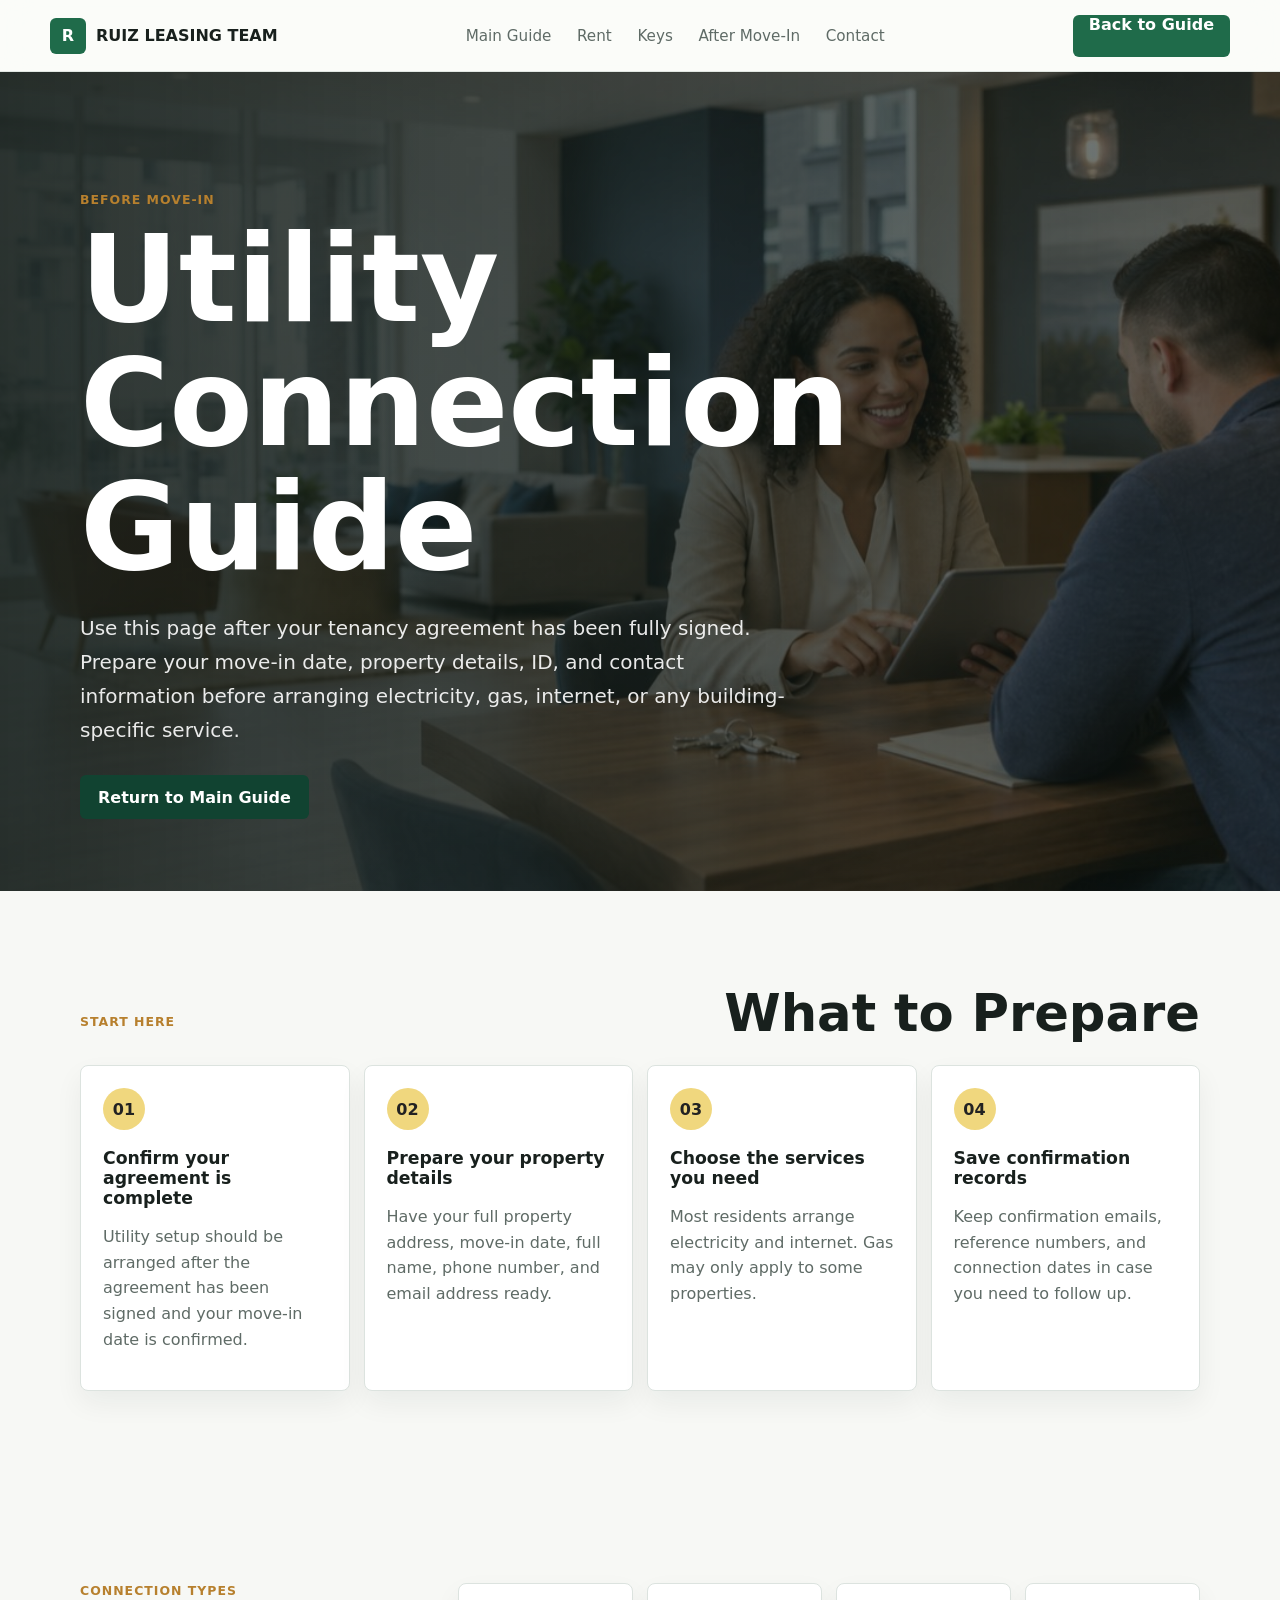
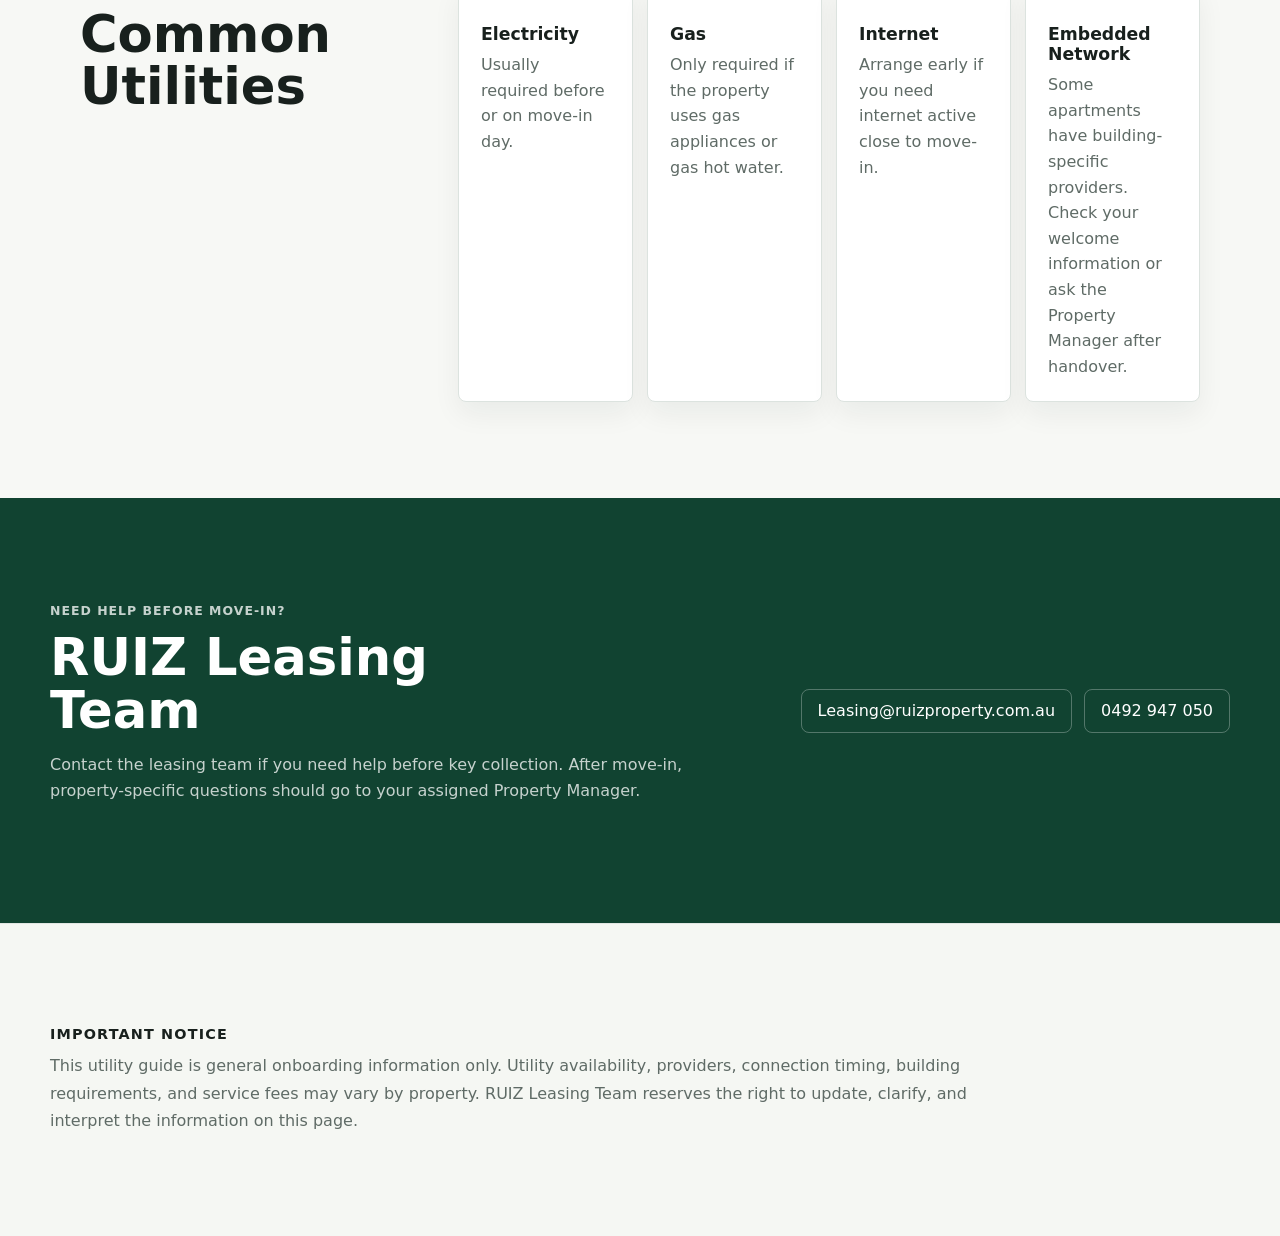
==== utility.html @ 4fd009e5 "Update leasing guide utility flow" ====
<!doctype html>
<html lang="en">
  <head>
    <meta charset="utf-8" />
    <meta name="viewport" content="width=device-width, initial-scale=1" />
    <title>Utility Connection Guide | RUIZ Leasing Team</title>
    <link rel="icon" href="data:image/svg+xml,%3Csvg xmlns='http://www.w3.org/2000/svg' viewBox='0 0 32 32'%3E%3Crect width='32' height='32' rx='6' fill='%231f6b4a'/%3E%3Ctext x='16' y='22' text-anchor='middle' font-family='Arial' font-size='18' font-weight='700' fill='white'%3ER%3C/text%3E%3C/svg%3E" />
    <link rel="stylesheet" href="./styles.css?v=20260630-utility" />
  </head>
  <body class="utility-page">
    <header class="site-header">
      <a class="brand" href="./index.html#top" aria-label="RUIZ Leasing Team">
        <span class="brand-mark">R</span>
        <span>RUIZ LEASING TEAM</span>
      </a>
      <nav class="nav" aria-label="Primary navigation">
        <a href="./index.html#steps">Main Guide</a>
        <a href="./index.html#rent">Rent</a>
        <a href="./index.html#keys">Keys</a>
        <a href="./index.html#move-in-support">After Move-In</a>
        <a href="./index.html#contact">Contact</a>
      </nav>
      <a class="header-action" href="./index.html">Back to Guide</a>
    </header>

    <main>
      <section class="utility-hero">
        <div>
          <p class="eyebrow">Before Move-In</p>
          <h1>Utility Connection Guide</h1>
          <p class="hero-copy">Use this page after your tenancy agreement has been fully signed. Prepare your move-in date, property details, ID, and contact information before arranging electricity, gas, internet, or any building-specific service.</p>
          <a class="utility-page-link" href="./index.html#utilities">Return to Main Guide</a>
        </div>
      </section>

      <section class="utility-page-section">
        <div class="section-heading">
          <p class="eyebrow">Start Here</p>
          <h2>What to Prepare</h2>
        </div>
        <div class="utility-check-grid">
          <article>
            <span>01</span>
            <strong>Confirm your agreement is complete</strong>
            <p>Utility setup should be arranged after the agreement has been signed and your move-in date is confirmed.</p>
          </article>
          <article>
            <span>02</span>
            <strong>Prepare your property details</strong>
            <p>Have your full property address, move-in date, full name, phone number, and email address ready.</p>
          </article>
          <article>
            <span>03</span>
            <strong>Choose the services you need</strong>
            <p>Most residents arrange electricity and internet. Gas may only apply to some properties.</p>
          </article>
          <article>
            <span>04</span>
            <strong>Save confirmation records</strong>
            <p>Keep confirmation emails, reference numbers, and connection dates in case you need to follow up.</p>
          </article>
        </div>
      </section>

      <section class="utility-service-band">
        <div>
          <p class="eyebrow">Connection Types</p>
          <h2>Common Utilities</h2>
        </div>
        <div class="utility-service-grid">
          <article><strong>Electricity</strong><span>Usually required before or on move-in day.</span></article>
          <article><strong>Gas</strong><span>Only required if the property uses gas appliances or gas hot water.</span></article>
          <article><strong>Internet</strong><span>Arrange early if you need internet active close to move-in.</span></article>
          <article><strong>Embedded Network</strong><span>Some apartments have building-specific providers. Check your welcome information or ask the Property Manager after handover.</span></article>
        </div>
      </section>

      <section class="contact-band">
        <div>
          <p class="eyebrow">Need Help Before Move-In?</p>
          <h2>RUIZ Leasing Team</h2>
          <p>Contact the leasing team if you need help before key collection. After move-in, property-specific questions should go to your assigned Property Manager.</p>
        </div>
        <div class="contact-actions">
          <a href="mailto:Leasing@ruizproperty.com.au">Leasing@ruizproperty.com.au</a>
          <a href="tel:0492947050">0492 947 050</a>
        </div>
      </section>

      <footer class="site-footer" aria-label="Important notice">
        <strong>Important Notice</strong>
        <p>This utility guide is general onboarding information only. Utility availability, providers, connection timing, building requirements, and service fees may vary by property. RUIZ Leasing Team reserves the right to update, clarify, and interpret the information on this page.</p>
      </footer>
    </main>
  </body>
</html>
---- styles.css ----
:root {
  color-scheme: light;
  --ink: #18201d;
  --muted: #5f6b66;
  --line: #dce3df;
  --paper: #fbfcfa;
  --soft: #eef4f1;
  --green: #1f6b4a;
  --green-dark: #114331;
  --gold: #b7802e;
  --blue: #285b86;
  --white: #ffffff;
  --shadow: 0 18px 50px rgba(24, 32, 29, 0.16);
  --content-max: 1180px;
  --page-gutter: max(18px, calc((100vw - var(--content-max)) / 2));
}

* {
  box-sizing: border-box;
}

html {
  scroll-behavior: smooth;
  overflow-x: hidden;
}

body {
  margin: 0;
  overflow-x: hidden;
  background: var(--paper);
  color: var(--ink);
  font-family: Inter, ui-sans-serif, system-ui, -apple-system, BlinkMacSystemFont, "Segoe UI", sans-serif;
  letter-spacing: 0;
}

a {
  color: inherit;
  text-decoration: none;
}

button,
input {
  font: inherit;
}

.site-header {
  position: sticky;
  top: 0;
  z-index: 20;
  display: flex;
  align-items: center;
  justify-content: space-between;
  gap: 18px;
  min-height: 72px;
  padding: 14px var(--page-gutter);
  background: rgba(251, 252, 250, 0.9);
  border-bottom: 1px solid rgba(220, 227, 223, 0.85);
  backdrop-filter: blur(16px);
}

.brand,
.nav,
.quick-links,
.filter-bar,
.contact-actions {
  display: flex;
  align-items: center;
}

.brand {
  gap: 10px;
  font-weight: 800;
}

.brand-mark {
  display: grid;
  width: 36px;
  height: 36px;
  place-items: center;
  border-radius: 6px;
  background: var(--green);
  color: var(--white);
}

.nav {
  gap: clamp(12px, 2vw, 28px);
  color: var(--muted);
  font-size: 0.95rem;
}

.nav a:hover,
.nav a:focus-visible {
  color: var(--green-dark);
}

.header-action,
.search-shell button,
.chat-form button,
.contact-actions button {
  min-height: 42px;
  border: 0;
  border-radius: 6px;
  background: var(--green);
  color: var(--white);
  padding: 0 16px;
  cursor: pointer;
  font-weight: 750;
}

.hero {
  position: relative;
  min-height: calc(100vh - 72px);
  max-height: 820px;
  display: grid;
  align-items: center;
  overflow: hidden;
}

.hero img {
  position: absolute;
  inset: 0;
  width: 100%;
  height: 100%;
  object-fit: cover;
  object-position: center;
}

.hero-overlay {
  position: absolute;
  inset: 0;
  background:
    linear-gradient(90deg, rgba(16, 25, 21, 0.82) 0%, rgba(16, 25, 21, 0.56) 42%, rgba(16, 25, 21, 0.12) 100%),
    linear-gradient(0deg, rgba(16, 25, 21, 0.2), rgba(16, 25, 21, 0.04));
}

.hero-content {
  position: relative;
  z-index: 1;
  width: min(720px, calc(100% - 36px));
  margin-left: var(--page-gutter);
  color: var(--white);
  padding: 48px 0 84px;
}

.eyebrow {
  margin: 0 0 10px;
  color: var(--gold);
  font-size: 0.78rem;
  font-weight: 850;
  letter-spacing: 0.08em;
  text-transform: uppercase;
}

.hero .eyebrow {
  color: #f0bd63;
}

h1,
h2 {
  margin: 0;
  line-height: 1.02;
  letter-spacing: 0;
}

h1 {
  max-width: 10ch;
  font-size: clamp(3.2rem, 10vw, 7.6rem);
}

h2 {
  font-size: clamp(2rem, 4vw, 3.5rem);
}

.hero-copy {
  max-width: 640px;
  margin: 22px 0 28px;
  color: rgba(255, 255, 255, 0.9);
  font-size: clamp(1rem, 2vw, 1.25rem);
  line-height: 1.7;
}

.search-shell {
  display: flex;
  width: min(640px, 100%);
  min-height: 58px;
  overflow: hidden;
  border: 1px solid rgba(255, 255, 255, 0.34);
  border-radius: 8px;
  background: rgba(255, 255, 255, 0.96);
  box-shadow: var(--shadow);
}

.search-shell input {
  min-width: 0;
  flex: 1;
  border: 0;
  padding: 0 18px;
  color: var(--ink);
  outline: 0;
}

.search-shell button {
  border-radius: 0;
  min-width: 110px;
}

.quick-links {
  flex-wrap: wrap;
  gap: 10px;
  margin-top: 16px;
}

.quick-links button,
.filter,
.topic-tile,
.contact-actions a,
.audience-link {
  border: 1px solid var(--line);
  border-radius: 8px;
}

.quick-links button {
  min-height: 36px;
  padding: 0 12px;
  background: rgba(255, 255, 255, 0.15);
  color: var(--white);
  border-color: rgba(255, 255, 255, 0.28);
  cursor: pointer;
}

.audience-band {
  display: grid;
  grid-template-columns: repeat(3, 1fr);
  gap: 1px;
  background: var(--line);
  border-bottom: 1px solid var(--line);
}

.audience-band.four-steps {
  grid-template-columns: repeat(4, 1fr);
}

.audience-band.five-steps {
  grid-template-columns: repeat(5, minmax(0, 1fr));
}

.audience-link {
  display: grid;
  grid-template-columns: 46px minmax(0, 1fr);
  align-items: center;
  gap: 14px;
  min-height: 112px;
  padding: 22px clamp(16px, 2vw, 26px);
  background: var(--white);
  text-align: left;
}

.button-reset {
  width: 100%;
  border: 0;
  cursor: pointer;
  color: inherit;
}

.icon {
  display: grid;
  width: 46px;
  height: 46px;
  place-items: center;
  border-radius: 6px;
  background: var(--soft);
  color: var(--green-dark);
  font-weight: 900;
}

.audience-link strong,
.topic-tile strong,
.process-list strong {
  display: block;
  margin-bottom: 5px;
}

.audience-link strong,
.audience-link small,
.topic-tile strong,
.topic-tile span {
  overflow-wrap: anywhere;
}

.audience-link small,
.topic-tile span,
.process-list p,
.split-section p,
.contact-band p,
.faq-answer p {
  color: var(--muted);
  line-height: 1.65;
}

.section,
.split-section,
.email-guide-section,
.rent-guide-section,
.utility-guide-section,
.keys-guide-section,
.manager-guide-section,
.contact-band,
.site-footer {
  padding: clamp(56px, 8vw, 104px) var(--page-gutter);
}

.section-heading {
  display: flex;
  align-items: end;
  justify-content: space-between;
  gap: 24px;
  max-width: 1160px;
  margin: 0 auto 26px;
}

.filter-bar {
  max-width: 1160px;
  margin: 0 auto 22px;
  gap: 10px;
  overflow-x: auto;
  padding-bottom: 2px;
}

.filter {
  min-height: 40px;
  padding: 0 14px;
  background: var(--white);
  color: var(--muted);
  cursor: pointer;
  white-space: nowrap;
}

.filter.active {
  border-color: var(--green);
  background: var(--green);
  color: var(--white);
}

.faq-list {
  max-width: 1160px;
  margin: 0 auto;
  border-top: 1px solid var(--line);
}

.faq-item {
  border-bottom: 1px solid var(--line);
  background: transparent;
}

.faq-question {
  display: flex;
  align-items: center;
  justify-content: space-between;
  gap: 18px;
  width: 100%;
  min-height: 76px;
  border: 0;
  background: transparent;
  color: var(--ink);
  cursor: pointer;
  padding: 20px 0;
  text-align: left;
  font-size: 1.08rem;
  font-weight: 780;
}

.chevron {
  display: grid;
  width: 34px;
  height: 34px;
  flex: 0 0 auto;
  place-items: center;
  border-radius: 50%;
  border: 1px solid var(--line);
  color: var(--green);
}

.faq-answer {
  display: none;
  max-width: 830px;
  padding: 0 54px 24px 0;
}

.faq-item.open .faq-answer {
  display: block;
}

.faq-item.open .chevron {
  background: var(--green);
  color: var(--white);
  border-color: var(--green);
}

.empty-state {
  max-width: 1160px;
  margin: 20px auto 0;
  color: var(--muted);
}

.email-guide-section {
  display: grid;
  grid-template-columns: minmax(260px, 0.7fr) minmax(340px, 1.3fr);
  gap: clamp(28px, 6vw, 76px);
  align-items: center;
  background: #f6f7f3;
  border-top: 1px solid var(--line);
}

.email-guide-copy p {
  max-width: 520px;
  color: var(--muted);
  line-height: 1.7;
}

.replay-button {
  min-height: 42px;
  margin-top: 12px;
  border: 1px solid var(--green);
  border-radius: 6px;
  background: var(--white);
  color: var(--green-dark);
  padding: 0 16px;
  cursor: pointer;
  font-weight: 800;
}

.email-demo {
  display: grid;
  grid-template-columns: minmax(180px, 0.56fr) minmax(300px, 1fr);
  gap: 18px;
  align-items: start;
}

.email-inbox,
.email-card {
  border: 1px solid var(--line);
  border-radius: 8px;
  background: var(--white);
  box-shadow: 0 16px 36px rgba(24, 32, 29, 0.1);
}

.email-inbox {
  overflow: hidden;
  transform: translateY(16px);
}

.inbox-toolbar {
  display: flex;
  gap: 6px;
  padding: 14px;
  border-bottom: 1px solid var(--line);
  background: var(--soft);
}

.inbox-toolbar span {
  width: 9px;
  height: 9px;
  border-radius: 50%;
  background: #b9c3bd;
}

.inbox-search {
  margin: 14px;
  border: 1px solid var(--line);
  border-radius: 999px;
  background: var(--paper);
  color: var(--muted);
  padding: 10px 12px;
  font-size: 0.82rem;
}

.inbox-row {
  display: grid;
  gap: 4px;
  min-height: 70px;
  padding: 14px;
  border-top: 1px solid var(--line);
  color: var(--muted);
}

.inbox-row strong {
  color: var(--ink);
}

.inbox-row.active {
  position: relative;
  background: #fff7df;
}

.inbox-row.active::before {
  content: "";
  position: absolute;
  inset: 0 auto 0 0;
  width: 4px;
  background: var(--gold);
}

.email-card {
  overflow: hidden;
  opacity: 0.72;
  transform: translateY(18px) scale(0.985);
}

.email-card-header {
  padding: clamp(22px, 4vw, 38px) 24px 18px;
  text-align: center;
  background: var(--white);
  border-bottom: 1px solid var(--line);
}

.ruiz-wordmark {
  color: #050505;
  font-size: clamp(2rem, 6vw, 3.4rem);
  font-weight: 900;
  letter-spacing: 0.18em;
}

.email-subject {
  max-width: 380px;
  margin: 18px auto 0;
  font-size: clamp(1.55rem, 4vw, 2.05rem);
  line-height: 1.25;
  font-weight: 900;
}

.email-body {
  padding: 22px clamp(18px, 4vw, 34px) 30px;
  color: #424742;
  line-height: 1.55;
}

.email-steps {
  display: grid;
  gap: 14px;
  margin: 16px 0 22px;
  padding-left: 22px;
}

.payment-box {
  display: grid;
  gap: 8px;
  max-width: 430px;
  margin-top: 12px;
  border: 1px solid #5b615d;
  border-radius: 6px;
  padding: 14px;
  background: #fbfcfa;
}

.payment-box div {
  display: grid;
  grid-template-columns: minmax(136px, 0.8fr) 1fr;
  gap: 12px;
}

.sign-now {
  display: block;
  min-height: 44px;
  margin: 22px auto 0;
  border: 0;
  border-radius: 6px;
  background: #4c4f59;
  color: var(--white);
  padding: 0 26px;
  font-weight: 900;
}

.email-highlight {
  border-radius: 4px;
  background-image: linear-gradient(transparent 40%, rgba(242, 204, 99, 0.9) 40%);
  background-size: 0% 100%;
  background-repeat: no-repeat;
}

.payment-box.email-highlight {
  background-image: none;
  box-shadow: 0 0 0 0 rgba(183, 128, 46, 0);
}

.email-guide-section.animate .email-card {
  animation: openEmail 700ms ease 240ms both;
}

.email-guide-section.animate .highlight-subject {
  animation: markText 750ms ease 900ms both;
}

.email-guide-section.animate .highlight-payment {
  animation: pulsePayment 900ms ease 1600ms both;
}

.email-guide-section.animate .highlight-sign-word {
  animation: markText 650ms ease 2450ms both;
}

.email-guide-section.animate .highlight-button {
  animation: pulseButton 850ms ease 3000ms both;
}

@keyframes openEmail {
  from {
    opacity: 0.72;
    transform: translateY(18px) scale(0.985);
  }

  to {
    opacity: 1;
    transform: translateY(0) scale(1);
  }
}

@keyframes markText {
  from {
    background-size: 0% 100%;
  }

  to {
    background-size: 100% 100%;
  }
}

@keyframes pulsePayment {
  0% {
    box-shadow: 0 0 0 0 rgba(183, 128, 46, 0);
    border-color: #5b615d;
  }

  45% {
    box-shadow: 0 0 0 8px rgba(183, 128, 46, 0.2);
    border-color: var(--gold);
  }

  100% {
    box-shadow: 0 0 0 3px rgba(183, 128, 46, 0.18);
    border-color: var(--gold);
  }
}

@keyframes pulseButton {
  0% {
    transform: scale(1);
    box-shadow: 0 0 0 0 rgba(183, 128, 46, 0);
  }

  50% {
    transform: scale(1.04);
    box-shadow: 0 0 0 8px rgba(183, 128, 46, 0.24);
  }

  100% {
    transform: scale(1);
    box-shadow: 0 0 0 3px rgba(183, 128, 46, 0.18);
  }
}

.rent-guide-section {
  display: grid;
  grid-template-columns: minmax(260px, 0.7fr) minmax(340px, 1.3fr);
  gap: clamp(28px, 6vw, 76px);
  align-items: center;
  border-top: 1px solid var(--line);
  background: #f7f3f8;
}

.rent-guide-copy p {
  max-width: 540px;
  color: var(--muted);
  line-height: 1.7;
}

.store-links {
  display: flex;
  flex-wrap: wrap;
  gap: 10px;
  margin: 20px 0 4px;
}

.store-links a {
  display: grid;
  min-height: 42px;
  place-items: center;
  border: 1px solid var(--line);
  border-radius: 6px;
  background: var(--white);
  color: var(--green-dark);
  padding: 0 14px;
  font-weight: 800;
}

.sorted-demo {
  display: grid;
  gap: 20px;
  align-items: center;
}

.rent-orbit-demo {
  grid-template-columns: minmax(220px, 0.7fr) minmax(360px, 1.3fr);
}

.download-card,
.rent-phone-card {
  border: 1px solid var(--line);
  background: var(--white);
  box-shadow: 0 16px 36px rgba(24, 32, 29, 0.1);
}

.download-card {
  display: grid;
  grid-template-columns: 72px 1fr;
  gap: 14px;
  align-items: center;
  border-radius: 8px;
  padding: 20px;
}

.sorted-app-icon {
  width: 72px;
  height: 72px;
  border-radius: 18px;
  object-fit: cover;
  box-shadow: 0 8px 18px rgba(45, 21, 72, 0.18);
}

.download-card strong,
.download-card span {
  display: block;
}

.download-card strong {
  font-size: 1.35rem;
}

.download-card span {
  color: var(--muted);
  margin-top: 3px;
}

.download-card button {
  grid-column: 2;
  justify-self: start;
  min-height: 38px;
  border: 0;
  border-radius: 999px;
  background: #0a84ff;
  color: var(--white);
  padding: 0 22px;
  font-weight: 900;
}

.rent-screen-stack {
  position: relative;
  overflow: hidden;
  min-height: 600px;
  perspective: 1200px;
}

.rent-phone-card {
  position: absolute;
  top: 20px;
  left: 50%;
  overflow: hidden;
  width: min(100%, 330px);
  min-height: 535px;
  transform: translateX(-50%);
  justify-self: center;
  border-radius: 26px;
  padding: 22px 18px 0;
  transform-origin: center bottom;
}

.rent-card-profile {
  z-index: 1;
  transform: translateX(-68%) rotate(-8deg) scale(0.88);
}

.rent-card-wallet {
  z-index: 2;
  transform: translateX(-50%) rotate(0deg) scale(0.94);
}

.rent-card-methods {
  z-index: 3;
  transform: translateX(-32%) rotate(8deg) scale(0.88);
}

.rent-card-add {
  z-index: 4;
  transform: translateX(-50%) translateY(28px) rotate(0deg) scale(0.82);
  opacity: 0;
}

.screen-status,
.screen-nav {
  display: flex;
  justify-content: space-between;
  color: #111;
  font-weight: 800;
}

.phone-status,
.phone-nav {
  display: flex;
  justify-content: space-between;
  color: #111;
  font-weight: 800;
}

.screen-menu {
  width: 24px;
  height: 18px;
  margin: 40px 0 34px;
  background: linear-gradient(#111 0 2px, transparent 2px 8px, #111 8px 10px, transparent 10px 16px, #111 16px 18px);
}

.rent-phone-card h3 {
  margin: 0 0 24px;
  font-size: clamp(1.45rem, 3vw, 2rem);
}

.rent-phone-card p {
  color: #777;
  line-height: 1.5;
  margin: -12px 0 24px;
}

.screen-topline {
  margin: 32px 0 36px;
  font-size: 2rem;
  font-weight: 700;
}

.screen-tabs {
  display: grid;
  grid-template-columns: repeat(3, 1fr);
  gap: 10px;
  text-align: center;
  color: #a7a7a7;
  border-bottom: 1px solid #ececec;
  margin-bottom: 20px;
}

.screen-tabs strong {
  color: var(--ink);
  border-bottom: 3px solid #f15b78;
  padding-bottom: 12px;
}

.screen-tabs span {
  padding-bottom: 12px;
}

.balance-card,
.screen-list,
.screen-choice {
  border: 1px solid #e7e7e7;
  border-radius: 8px;
  background: var(--white);
}

.balance-card {
  display: grid;
  grid-template-columns: 1fr 1fr;
  gap: 12px;
  margin: 20px 0 14px;
  padding: 22px 14px;
  text-align: center;
}

.balance-card strong,
.balance-card span {
  display: block;
}

.balance-card strong {
  color: #2b1647;
  font-size: 1.7rem;
}

.balance-card span {
  color: #2b1647;
  margin-top: 4px;
}

.balance-card button {
  grid-column: 1 / -1;
  justify-self: center;
  border: 0;
  background: transparent;
  color: #2b1647;
  font-size: 1.15rem;
  font-weight: 800;
}

.screen-list {
  overflow: hidden;
}

.screen-list.compact {
  margin-top: 24px;
}

.screen-list.plain {
  border: 0;
}

.screen-row {
  display: grid;
  grid-template-columns: 1fr 18px;
  gap: 12px;
  align-items: center;
  min-height: 68px;
  padding: 0 16px;
  border-bottom: 1px solid #ededed;
  font-weight: 800;
}

.screen-row:last-child {
  border-bottom: 0;
}

.screen-row span,
.screen-row b {
  color: #222;
}

.screen-row.muted span,
.screen-row.muted b {
  color: #8b8b8b;
}

.screen-row.highlight {
  position: relative;
  background: #fff7f9;
  box-shadow: inset 0 0 0 2px rgba(241, 91, 120, 0.34);
}

.screen-choice {
  min-height: 76px;
  display: flex;
  align-items: center;
  margin-bottom: 16px;
  padding: 0 24px;
  color: #222;
  font-size: 1.15rem;
  font-weight: 900;
}

.screen-actions {
  position: absolute;
  inset: auto 18px 22px;
  display: grid;
  gap: 10px;
}

.screen-actions button {
  min-height: 48px;
  border: 1px solid #e7e7e7;
  border-radius: 7px;
  background: var(--white);
  font-weight: 900;
}

.screen-actions button:disabled {
  color: #999;
  background: #f5f5f5;
}

.screen-nav {
  position: absolute;
  inset: auto 0 0;
  padding: 14px 28px 24px;
  border-top: 1px solid #e7e7e7;
  background: rgba(255, 255, 255, 0.96);
  color: #aaa;
}

.screen-nav strong {
  color: #2b1647;
}

.phone-nav {
  position: absolute;
  inset: auto 0 0;
  padding: 14px 28px 24px;
  border-top: 1px solid #e7e7e7;
  background: rgba(255, 255, 255, 0.96);
  color: #aaa;
}

.phone-nav strong {
  color: #2b1647;
}

.tap-ring {
  position: absolute;
  right: 18px;
  top: 74px;
  border: 1px solid rgba(241, 91, 120, 0.45);
  border-radius: 999px;
  background: #fff7f9;
  color: #a82f4a;
  padding: 7px 12px;
  font-size: 0.8rem;
  font-weight: 900;
  opacity: 0;
}

.wallet-ring {
  top: 120px;
}

.methods-ring {
  top: 190px;
}

.rent-animation-steps {
  grid-column: 1 / -1;
  display: grid;
  grid-template-columns: repeat(5, 1fr);
  gap: 10px;
  margin: 0;
  padding: 0;
  list-style: none;
}

.rent-animation-steps li {
  min-height: 64px;
  border: 1px solid var(--line);
  border-radius: 8px;
  background: var(--white);
  padding: 12px;
  color: var(--muted);
  font-weight: 800;
}

.rent-guide-section.animate-rent .stage-download {
  animation: liftSortedCard 700ms ease 200ms both;
}

.rent-guide-section.animate-rent .stage-profile {
  animation: stackProfile 900ms ease 650ms both;
}

.rent-guide-section.animate-rent .stage-wallet {
  animation: stackWallet 900ms ease 1050ms both;
}

.rent-guide-section.animate-rent .stage-methods {
  animation: stackMethods 900ms ease 1450ms both;
}

.rent-guide-section.animate-rent .stage-add {
  animation: stackAdd 900ms ease 1850ms both;
}

.rent-guide-section.animate-rent .payment-methods {
  animation: pulsePaymentMethod 900ms ease 1900ms both;
}

.rent-guide-section.animate-rent .add-method {
  animation: pulsePaymentMethod 900ms ease 2350ms both;
}

.rent-guide-section.animate-rent .tap-ring {
  animation: ringIn 700ms ease 1300ms both;
}

.rent-guide-section.animate-rent .rent-step-download {
  animation: activateStep 500ms ease 300ms both;
}

.rent-guide-section.animate-rent .rent-step-profile {
  animation: activateStep 500ms ease 900ms both;
}

.rent-guide-section.animate-rent .rent-step-wallet {
  animation: activateStep 500ms ease 1350ms both;
}

.rent-guide-section.animate-rent .rent-step-payment {
  animation: activateStep 500ms ease 1850ms both;
}

.rent-guide-section.animate-rent .rent-step-add {
  animation: activateStep 500ms ease 2350ms both;
}

@keyframes liftSortedCard {
  from {
    opacity: 0.7;
    transform: translateY(18px);
  }

  to {
    opacity: 1;
    transform: translateY(0);
  }
}

@keyframes stackProfile {
  from {
    opacity: 0;
    transform: translateX(-74%) translateY(40px) rotate(-16deg) scale(0.8);
  }

  to {
    opacity: 0.72;
    transform: translateX(-68%) rotate(-8deg) scale(0.88);
  }
}

@keyframes stackWallet {
  from {
    opacity: 0;
    transform: translateX(-50%) translateY(40px) rotate(-5deg) scale(0.84);
  }

  to {
    opacity: 0.94;
    transform: translateX(-50%) rotate(0deg) scale(0.94);
  }
}

@keyframes stackMethods {
  from {
    opacity: 0;
    transform: translateX(-26%) translateY(40px) rotate(16deg) scale(0.8);
  }

  to {
    opacity: 0.86;
    transform: translateX(-32%) rotate(8deg) scale(0.88);
  }
}

@keyframes stackAdd {
  from {
    opacity: 0;
    transform: translateX(-50%) translateY(60px) rotate(0deg) scale(0.78);
  }

  to {
    opacity: 1;
    transform: translateX(-50%) translateY(28px) rotate(0deg) scale(0.82);
  }
}

@keyframes pulsePaymentMethod {
  0% {
    background: var(--white);
    box-shadow: inset 0 0 0 0 rgba(241, 91, 120, 0);
  }

  50% {
    background: #fff1f4;
    box-shadow: inset 0 0 0 3px rgba(241, 91, 120, 0.45);
  }

  100% {
    background: #fff7f9;
    box-shadow: inset 0 0 0 2px rgba(241, 91, 120, 0.35);
  }
}

@keyframes ringIn {
  from {
    opacity: 0;
    transform: scale(0.92);
  }

  to {
    opacity: 1;
    transform: scale(1);
  }
}

@keyframes activateStep {
  from {
    border-color: var(--line);
    color: var(--muted);
    transform: translateY(0);
  }

  to {
    border-color: #f15b78;
    color: var(--ink);
    transform: translateY(-2px);
  }
}

.utility-guide-section {
  display: grid;
  grid-template-columns: minmax(260px, 0.8fr) minmax(340px, 1.2fr);
  gap: clamp(28px, 6vw, 76px);
  align-items: center;
  border-top: 1px solid var(--line);
  background: #f2f6f1;
}

.utility-guide-copy p {
  max-width: 560px;
  color: var(--muted);
  line-height: 1.7;
}

.utility-actions {
  display: flex;
  flex-wrap: wrap;
  gap: 12px;
  margin-top: 22px;
}

.utility-page-link {
  display: inline-grid;
  min-height: 44px;
  place-items: center;
  border-radius: 6px;
  background: var(--green-dark);
  color: var(--white);
  padding: 0 18px;
  font-weight: 900;
}

.utility-preview {
  position: relative;
  min-height: 390px;
  display: grid;
  place-items: center;
}

.utility-orbit {
  position: absolute;
  inset: 26px;
  border: 1px dashed rgba(31, 107, 74, 0.26);
  border-radius: 999px;
  animation: utilityOrbit 12s linear infinite;
}

.utility-orbit span {
  position: absolute;
  display: grid;
  min-width: 112px;
  min-height: 42px;
  place-items: center;
  border: 1px solid var(--line);
  border-radius: 999px;
  background: var(--white);
  color: var(--green-dark);
  font-weight: 900;
  box-shadow: 0 12px 24px rgba(24, 32, 29, 0.08);
}

.utility-orbit span:nth-child(1) {
  top: -20px;
  left: 50%;
  transform: translateX(-50%);
}

.utility-orbit span:nth-child(2) {
  right: -28px;
  top: 50%;
  transform: translateY(-50%);
}

.utility-orbit span:nth-child(3) {
  left: -28px;
  top: 50%;
  transform: translateY(-50%);
}

.utility-card-main {
  position: relative;
  z-index: 2;
  max-width: 330px;
  border: 1px solid var(--line);
  border-radius: 8px;
  background: var(--white);
  padding: 28px;
  text-align: center;
  box-shadow: 0 18px 36px rgba(24, 32, 29, 0.12);
}

.utility-card-main strong {
  display: block;
  font-size: 1.55rem;
}

.utility-card-main p {
  color: var(--muted);
  line-height: 1.6;
}

.utility-card-main a {
  display: inline-grid;
  min-height: 40px;
  place-items: center;
  border-radius: 6px;
  background: #f0d77e;
  color: #222;
  padding: 0 16px;
  font-weight: 900;
}

.utility-guide-section.animate-utility .utility-card-main {
  animation: utilityCardPop 620ms ease both;
}

.utility-guide-section.animate-utility .utility-orbit span {
  animation: utilityChipIn 560ms ease both;
}

.utility-guide-section.animate-utility .utility-orbit span:nth-child(2) {
  animation-delay: 140ms;
}

.utility-guide-section.animate-utility .utility-orbit span:nth-child(3) {
  animation-delay: 280ms;
}

@keyframes utilityOrbit {
  to {
    transform: rotate(360deg);
  }
}

@keyframes utilityCardPop {
  from {
    opacity: 0.7;
    transform: translateY(18px) scale(0.96);
  }

  to {
    opacity: 1;
    transform: translateY(0) scale(1);
  }
}

@keyframes utilityChipIn {
  from {
    opacity: 0;
  }

  to {
    opacity: 1;
  }
}

.keys-guide-section {
  display: grid;
  grid-template-columns: minmax(260px, 0.7fr) minmax(340px, 1.3fr);
  gap: clamp(28px, 6vw, 76px);
  align-items: center;
  border-top: 1px solid var(--line);
  background: #eef4f7;
}

.keys-guide-copy p {
  max-width: 520px;
  color: var(--muted);
  line-height: 1.7;
}

.map-demo {
  position: relative;
  min-height: 460px;
  display: grid;
  align-items: center;
}

.map-panel {
  position: relative;
  overflow: hidden;
  min-height: 390px;
  border: 1px solid var(--line);
  border-radius: 8px;
  background: var(--white);
  box-shadow: 0 16px 36px rgba(24, 32, 29, 0.1);
}

.map-card {
  position: absolute;
  inset: 0 auto 0 0;
  z-index: 2;
  width: min(360px, 52%);
  padding: 24px;
  background: rgba(255, 255, 255, 0.96);
  border-right: 1px solid var(--line);
}

.map-card strong,
.map-card span {
  display: block;
}

.map-card strong {
  font-size: 1.55rem;
}

.map-card span,
.map-card p {
  color: var(--muted);
}

.map-actions {
  display: grid;
  grid-template-columns: repeat(3, 1fr);
  gap: 10px;
  margin: 28px 0;
}

.map-actions span {
  display: grid;
  min-height: 52px;
  place-items: center;
  border-radius: 8px;
  background: #dff5f6;
  color: #00646b;
  font-size: 0.82rem;
  font-weight: 800;
  text-align: center;
}

.map-address-small,
.map-time-small {
  padding-left: 26px;
  line-height: 1.5;
}

.map-address-small::before,
.map-time-small::before {
  display: inline-block;
  width: 22px;
  margin-left: -26px;
  color: #00838c;
  font-weight: 900;
}

.map-address-small::before {
  content: "⌖";
}

.map-time-small::before {
  content: "◷";
}

.map-canvas {
  position: absolute;
  inset: 0 0 0 min(360px, 52%);
  overflow: hidden;
  background: #edf3f5;
}

.map-canvas iframe {
  width: 100%;
  height: 100%;
  min-height: 390px;
  border: 0;
}

.address-popout {
  position: absolute;
  left: clamp(18px, 8vw, 90px);
  right: clamp(18px, 8vw, 90px);
  bottom: 26px;
  z-index: 4;
  display: grid;
  gap: 8px;
  border-radius: 8px;
  background: var(--green-dark);
  color: var(--white);
  padding: clamp(18px, 3vw, 28px);
  box-shadow: 0 18px 44px rgba(17, 67, 49, 0.28);
  opacity: 0;
  transform: translateY(24px) scale(0.97);
}

.address-popout strong {
  font-size: clamp(1.2rem, 3.4vw, 2.25rem);
  line-height: 1.12;
  letter-spacing: 0;
  overflow-wrap: anywhere;
}

.address-popout span {
  color: rgba(255, 255, 255, 0.78);
  font-weight: 900;
}

.keys-guide-section.animate-keys .map-panel {
  animation: focusMap 850ms ease 400ms both;
}

.keys-guide-section.animate-keys .address-popout {
  animation: popAddress 700ms ease 1150ms both;
}

@keyframes focusMap {
  0% {
    transform: scale(0.985);
    box-shadow: 0 16px 36px rgba(24, 32, 29, 0.1);
  }

  55% {
    transform: scale(1.01);
    box-shadow: 0 20px 44px rgba(17, 67, 49, 0.18);
  }

  100% {
    transform: scale(1);
    box-shadow: 0 16px 36px rgba(24, 32, 29, 0.1);
  }
}

@keyframes popAddress {
  from {
    opacity: 0;
    transform: translateY(24px) scale(0.97);
  }

  to {
    opacity: 1;
    transform: translateY(0) scale(1);
  }
}

.manager-guide-section {
  display: grid;
  grid-template-columns: minmax(260px, 0.7fr) minmax(340px, 1.3fr);
  gap: clamp(28px, 6vw, 76px);
  align-items: center;
  border-top: 1px solid var(--line);
  background: #f8f6f0;
}

.manager-guide-copy p {
  max-width: 540px;
  color: var(--muted);
  line-height: 1.7;
}

.handoff-note {
  display: grid;
  gap: 4px;
  max-width: 560px;
  margin: 20px 0 8px;
  border-left: 4px solid var(--gold);
  border-radius: 6px;
  background: var(--white);
  padding: 16px 18px;
  box-shadow: 0 12px 24px rgba(24, 32, 29, 0.06);
}

.handoff-note span {
  color: var(--muted);
  line-height: 1.55;
}

.handoff-demo {
  display: grid;
  grid-template-columns: repeat(2, minmax(260px, 1fr));
  gap: 18px;
  align-items: start;
}

.handoff-phone {
  position: relative;
  overflow: hidden;
  min-height: 620px;
  border: 1px solid var(--line);
  border-radius: 28px;
  background: #ffffff;
  padding: 22px 18px 70px;
  box-shadow: 0 16px 36px rgba(24, 32, 29, 0.1);
}

.handoff-top {
  display: flex;
  align-items: center;
  justify-content: space-between;
  gap: 12px;
  margin: 42px 0 28px;
}

.handoff-top .phone-menu {
  margin: 0;
  flex: 0 0 auto;
}

.hidden-address-pill {
  max-width: 220px;
  min-height: 42px;
  border: 1px solid #ededed;
  border-radius: 999px;
  background: #f8f8f8;
  color: var(--ink);
  padding: 0 14px;
  cursor: pointer;
  font-weight: 900;
  overflow: hidden;
  text-overflow: ellipsis;
  white-space: nowrap;
}

.handoff-phone h3 {
  margin: 0 0 26px;
  font-size: 2.15rem;
}

.dashboard-tabs {
  display: grid;
  grid-template-columns: repeat(3, 1fr);
  gap: 16px;
  margin-bottom: 24px;
  border-bottom: 1px solid #ececec;
  color: #aaa;
  font-weight: 850;
  text-align: center;
}

.dashboard-tabs strong,
.dashboard-tabs span {
  padding-bottom: 13px;
}

.dashboard-tabs strong {
  color: var(--ink);
  border-bottom: 3px solid #f15b78;
}

.dashboard-section-title {
  display: flex;
  align-items: center;
  justify-content: space-between;
  gap: 12px;
  margin: 0 0 12px;
}

.dashboard-section-title strong {
  color: var(--ink);
  font-size: 1.25rem;
  font-weight: 900;
}

.dashboard-section-title span {
  color: #aaa;
  font-weight: 850;
}

.property-card-trigger,
.service-card-mini,
.details-card,
.agent-card,
.manager-message {
  border: 1px solid #ececec;
  border-radius: 8px;
  background: var(--white);
}

.property-card-trigger {
  position: relative;
  display: grid;
  grid-template-columns: 1fr 28px;
  gap: 4px;
  align-items: center;
  min-height: 96px;
  width: 100%;
  border: 1px solid #ececec;
  margin-bottom: 34px;
  padding: 18px;
  cursor: pointer;
  text-align: left;
  color: var(--ink);
  box-shadow: 0 8px 18px rgba(24, 32, 29, 0.06);
}

.property-card-trigger strong,
.property-card-trigger span {
  overflow: hidden;
  text-overflow: ellipsis;
  white-space: nowrap;
}

.property-card-trigger span {
  color: #aaa;
}

.property-card-trigger b {
  grid-row: 1 / span 2;
  grid-column: 2;
  color: #2b1647;
  font-size: 1.5rem;
}

.service-card-mini {
  display: grid;
  gap: 8px;
  width: 145px;
  min-height: 138px;
  padding: 16px;
}

.service-card-mini span {
  color: #aaa;
  font-weight: 800;
}

.service-card-mini strong {
  font-size: 1.45rem;
}

.service-card-mini em {
  color: #00838c;
  font-style: normal;
  font-weight: 850;
}

.details-screen {
  opacity: 0.72;
  transform: translateX(20px) scale(0.985);
}

.details-title {
  margin: 42px 0 18px;
  color: var(--ink);
  font-weight: 900;
  text-align: center;
  white-space: nowrap;
  overflow: hidden;
  text-overflow: ellipsis;
}

.property-hero {
  min-height: 145px;
  margin: 0 -18px 16px;
  background:
    linear-gradient(180deg, rgba(255, 255, 255, 0) 0 62%, rgba(255, 255, 255, 0.92) 63%),
    linear-gradient(120deg, #a9d1f4 0 44%, #eff6ff 44% 48%, #75a35d 49% 100%);
}

.details-card,
.agent-card,
.manager-message {
  display: grid;
  gap: 14px;
  margin-bottom: 16px;
  padding: 18px;
}

.details-card h3,
.agent-card h3 {
  margin: 0;
  font-size: 1.35rem;
}

.details-card div,
.agent-card div:not(.agent-profile) {
  display: grid;
  grid-template-columns: 1fr auto;
  gap: 12px;
  align-items: center;
}

.details-card span,
.agent-card span {
  color: var(--muted);
}

.agent-profile {
  display: grid;
  grid-template-columns: 52px 1fr;
  gap: 14px;
  align-items: center;
}

.agent-profile span {
  display: grid;
  width: 52px;
  height: 52px;
  place-items: center;
  border-radius: 50%;
  background: #7895e9;
  color: var(--white);
  font-weight: 900;
}

.agent-card a {
  color: var(--ink);
  font-weight: 900;
}

.manager-message {
  border-color: rgba(183, 128, 46, 0.45);
  background: #fff8e8;
}

.manager-message strong,
.manager-message span {
  line-height: 1.45;
}

.manager-message span {
  color: var(--muted);
}

.manager-guide-section.animate-manager .property-card-trigger {
  animation: tapPropertyCard 900ms ease 350ms both;
}

.manager-guide-section.animate-manager .details-screen {
  animation: revealDetailsPhone 800ms ease 950ms both;
}

.manager-guide-section.animate-manager .agent-card {
  animation: pulseAgentCard 900ms ease 1650ms both;
}

.manager-guide-section.animate-manager .manager-message {
  animation: pulseManagerMessage 900ms ease 2350ms both;
}

@keyframes tapPropertyCard {
  0% {
    box-shadow: 0 0 0 0 rgba(241, 91, 120, 0);
    transform: scale(1);
  }

  50% {
    box-shadow: 0 0 0 8px rgba(241, 91, 120, 0.18);
    transform: scale(1.02);
  }

  100% {
    box-shadow: 0 0 0 3px rgba(241, 91, 120, 0.14);
    transform: scale(1);
  }
}

@keyframes revealDetailsPhone {
  from {
    opacity: 0.72;
    transform: translateX(20px) scale(0.985);
  }

  to {
    opacity: 1;
    transform: translateX(0) scale(1);
  }
}

@keyframes pulseAgentCard {
  0% {
    box-shadow: 0 0 0 0 rgba(31, 107, 74, 0);
    border-color: #ececec;
  }

  50% {
    box-shadow: 0 0 0 8px rgba(31, 107, 74, 0.16);
    border-color: var(--green);
  }

  100% {
    box-shadow: 0 0 0 3px rgba(31, 107, 74, 0.14);
    border-color: var(--green);
  }
}

@keyframes pulseManagerMessage {
  0% {
    transform: translateY(12px);
    opacity: 0.75;
  }

  100% {
    transform: translateY(0);
    opacity: 1;
  }
}

.split-section {
  display: grid;
  grid-template-columns: minmax(260px, 0.8fr) minmax(320px, 1.2fr);
  gap: clamp(28px, 6vw, 82px);
  align-items: start;
  border-top: 1px solid var(--line);
}

.utility-page {
  background: #f7f8f5;
}

.utility-hero {
  min-height: 560px;
  display: grid;
  align-items: end;
  padding-top: 120px;
  background:
    linear-gradient(90deg, rgba(16, 25, 21, 0.88), rgba(16, 25, 21, 0.56)),
    url("./assets/leasing-hero-publish.jpg") center / cover;
  color: var(--white);
}

.utility-hero > div {
  width: min(1120px, calc(100% - 48px));
  margin: 0 auto;
  padding-bottom: 72px;
}

.utility-hero h1 {
  max-width: 720px;
  margin: 0;
}

.utility-hero .hero-copy {
  max-width: 720px;
}

.utility-page-section,
.utility-service-band {
  width: min(1120px, calc(100% - 48px));
  margin: 0 auto;
  padding: clamp(56px, 8vw, 96px) 0;
}

.utility-check-grid,
.utility-service-grid {
  display: grid;
  grid-template-columns: repeat(4, 1fr);
  gap: 14px;
}

.utility-check-grid article,
.utility-service-grid article {
  min-height: 220px;
  border: 1px solid var(--line);
  border-radius: 8px;
  background: var(--white);
  padding: 22px;
  box-shadow: 0 12px 28px rgba(24, 32, 29, 0.06);
}

.utility-check-grid span {
  display: inline-grid;
  width: 42px;
  height: 42px;
  place-items: center;
  border-radius: 50%;
  background: #f0d77e;
  color: #222;
  font-weight: 900;
}

.utility-check-grid strong,
.utility-service-grid strong {
  display: block;
  margin: 18px 0 8px;
  font-size: 1.08rem;
}

.utility-check-grid p,
.utility-service-grid span {
  color: var(--muted);
  line-height: 1.6;
}

.utility-service-band {
  display: grid;
  grid-template-columns: minmax(240px, 0.6fr) minmax(340px, 1.4fr);
  gap: clamp(24px, 5vw, 60px);
}

.topic-grid {
  display: grid;
  grid-template-columns: repeat(2, minmax(0, 1fr));
  gap: 14px;
}

.topic-tile {
  min-height: 142px;
  padding: 22px;
  background: var(--white);
  transition: transform 160ms ease, border-color 160ms ease, box-shadow 160ms ease;
}

.topic-tile:hover,
.topic-tile:focus-visible {
  transform: translateY(-2px);
  border-color: rgba(31, 107, 74, 0.42);
  box-shadow: 0 12px 26px rgba(24, 32, 29, 0.08);
}

.process-list {
  display: grid;
  gap: 1px;
  overflow: hidden;
  border: 1px solid var(--line);
  border-radius: 8px;
  background: var(--line);
}

.process-list div {
  display: grid;
  grid-template-columns: 54px 1fr;
  gap: 14px;
  padding: 22px;
  background: var(--white);
}

.process-list span {
  color: var(--blue);
  font-weight: 900;
}

.process-list p {
  grid-column: 2;
  margin: -6px 0 0;
}

.contact-band {
  display: grid;
  grid-template-columns: minmax(0, 1fr) auto;
  align-items: center;
  justify-content: space-between;
  gap: clamp(24px, 5vw, 72px);
  background: var(--green-dark);
  color: var(--white);
}

.contact-band > div:first-child {
  max-width: 720px;
}

.contact-band h2 {
  max-width: 12ch;
}

.contact-band .eyebrow,
.contact-band p {
  color: rgba(255, 255, 255, 0.76);
}

.contact-actions {
  display: flex;
  flex-wrap: wrap;
  justify-content: flex-end;
  gap: 12px;
  min-width: min(100%, 360px);
}

.contact-actions a,
.contact-actions button {
  display: grid;
  min-height: 44px;
  place-items: center;
  padding: 0 16px;
  white-space: nowrap;
}

.contact-actions a {
  border-color: rgba(255, 255, 255, 0.28);
}

.site-footer {
  display: grid;
  gap: 10px;
  border-top: 1px solid rgba(220, 227, 223, 0.8);
  background: #f5f7f3;
  color: var(--muted);
}

.site-footer strong {
  color: var(--ink);
  font-size: 0.9rem;
  letter-spacing: 0.08em;
  text-transform: uppercase;
}

.site-footer p {
  max-width: 980px;
  margin: 0;
  line-height: 1.7;
}

@media (max-width: 1180px) {
  .audience-band.five-steps {
    grid-template-columns: repeat(3, minmax(0, 1fr));
  }
}

.chat-panel {
  position: fixed;
  top: 0;
  right: 0;
  z-index: 40;
  display: grid;
  grid-template-rows: auto 1fr auto;
  width: min(420px, 100%);
  height: 100dvh;
  background: var(--white);
  box-shadow: -20px 0 60px rgba(0, 0, 0, 0.18);
  transform: translateX(105%);
  transition: transform 180ms ease;
}

.chat-panel.open {
  transform: translateX(0);
}

.chat-header {
  display: flex;
  align-items: center;
  justify-content: space-between;
  gap: 16px;
  min-height: 74px;
  padding: 16px 18px;
  border-bottom: 1px solid var(--line);
}

.chat-header span {
  display: block;
  margin-top: 2px;
  color: var(--muted);
  font-size: 0.86rem;
}

.icon-button {
  width: 40px;
  height: 40px;
  border: 1px solid var(--line);
  border-radius: 50%;
  background: var(--white);
  cursor: pointer;
  font-size: 1.4rem;
}

.chat-log {
  display: flex;
  flex-direction: column;
  gap: 10px;
  overflow: auto;
  padding: 18px;
  background: var(--soft);
}

.chat-log p {
  max-width: 88%;
  margin: 0;
  padding: 12px 14px;
  border-radius: 8px;
  line-height: 1.55;
}

.chat-log .bot {
  align-self: flex-start;
  background: var(--white);
}

.chat-log .user {
  align-self: flex-end;
  background: var(--green);
  color: var(--white);
}

.chat-form {
  display: grid;
  grid-template-columns: 1fr auto;
  gap: 10px;
  padding: 14px;
  border-top: 1px solid var(--line);
}

.chat-form input {
  min-width: 0;
  min-height: 46px;
  border: 1px solid var(--line);
  border-radius: 6px;
  padding: 0 12px;
}

.scrim {
  position: fixed;
  inset: 0;
  z-index: 35;
  display: none;
  background: rgba(0, 0, 0, 0.28);
}

.scrim.open {
  display: block;
}

.sr-only {
  position: absolute;
  width: 1px;
  height: 1px;
  padding: 0;
  margin: -1px;
  overflow: hidden;
  clip: rect(0, 0, 0, 0);
  white-space: nowrap;
  border: 0;
}

@media (max-width: 860px) {
  .site-header {
    flex-wrap: wrap;
  }

  .nav {
    order: 3;
    width: 100%;
    overflow-x: auto;
    padding-bottom: 2px;
  }

  .hero {
    min-height: 760px;
    align-items: end;
  }

  .hero-overlay {
    background: linear-gradient(0deg, rgba(16, 25, 21, 0.88) 0%, rgba(16, 25, 21, 0.62) 58%, rgba(16, 25, 21, 0.18) 100%);
  }

  .hero-content {
    width: calc(100% - 36px);
    margin: 0 auto;
    padding-bottom: 52px;
  }

  h1 {
    max-width: 9ch;
  }

  .search-shell {
    display: grid;
    grid-template-columns: 1fr;
    overflow: visible;
    background: transparent;
    border: 0;
    box-shadow: none;
    gap: 10px;
  }

  .search-shell input,
  .search-shell button {
    min-height: 52px;
    border-radius: 8px;
  }

  .audience-band,
  .audience-band.four-steps,
  .audience-band.five-steps,
  .split-section,
  .email-guide-section,
  .rent-guide-section,
  .utility-guide-section,
  .keys-guide-section,
  .manager-guide-section,
  .utility-service-band,
  .email-demo,
  .sorted-demo,
  .handoff-demo,
  .topic-grid,
  .utility-check-grid,
  .utility-service-grid {
    grid-template-columns: 1fr;
  }

  .utility-hero h1 {
    max-width: none;
  }

  .utility-preview {
    min-height: 340px;
  }

  .rent-screen-stack {
    min-height: 650px;
  }

  .rent-card-profile,
  .rent-card-wallet,
  .rent-card-methods,
  .rent-card-add {
    left: 50%;
    width: min(100%, 330px);
  }

  .rent-card-profile {
    transform: translateX(-50%) rotate(-4deg) scale(0.86);
  }

  .rent-card-wallet {
    transform: translateX(-50%) rotate(0deg) scale(0.92);
  }

  .rent-card-methods {
    transform: translateX(-50%) rotate(4deg) scale(0.86);
  }

  .rent-card-add {
    transform: translateX(-50%) translateY(28px) rotate(0deg) scale(0.82);
  }

  .rent-animation-steps {
    grid-template-columns: repeat(2, 1fr);
  }

  .section-heading,
  .contact-band {
    display: block;
  }

  .contact-actions {
    justify-content: flex-start;
    margin-top: 20px;
    min-width: 0;
  }
}

@media (max-width: 540px) {
  .header-action {
    width: 100%;
  }

  .audience-link {
    grid-template-columns: 44px 1fr;
    padding: 18px;
  }

  .contact-actions,
  .contact-actions a,
  .contact-actions button {
    width: 100%;
  }

  .contact-band h2 {
    max-width: none;
  }

  .icon {
    width: 40px;
    height: 40px;
  }

  .process-list div {
    grid-template-columns: 1fr;
  }

  .process-list p {
    grid-column: auto;
  }

  .payment-box div {
    grid-template-columns: 1fr;
    gap: 2px;
  }

  .store-links a {
    width: 100%;
  }

  .rent-animation-steps {
    grid-template-columns: 1fr;
  }

  .rent-phone-card {
    min-height: 520px;
  }

  .handoff-phone {
    min-height: 560px;
  }

  .details-card div,
  .agent-card div:not(.agent-profile) {
    grid-template-columns: 1fr;
  }

  .agent-card a {
    overflow-wrap: anywhere;
  }

  .chat-form {
    grid-template-columns: 1fr;
  }
}
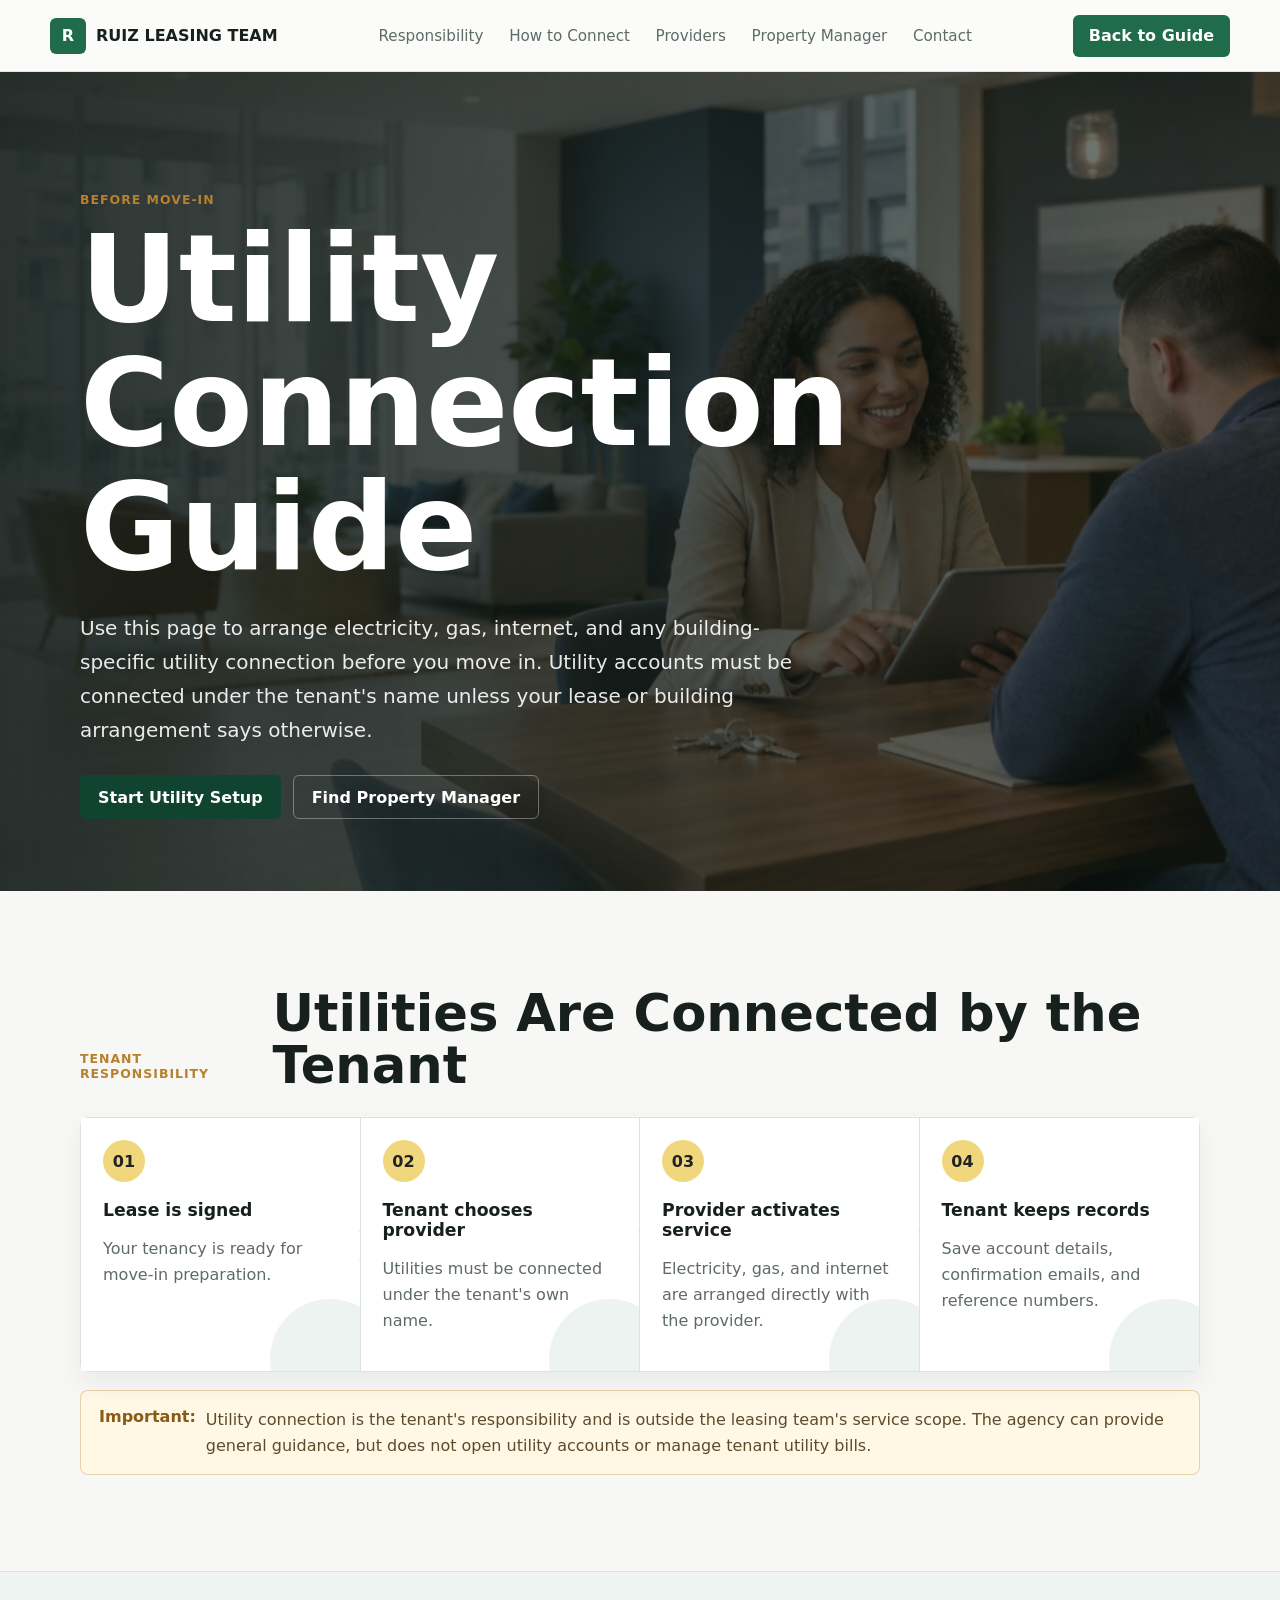
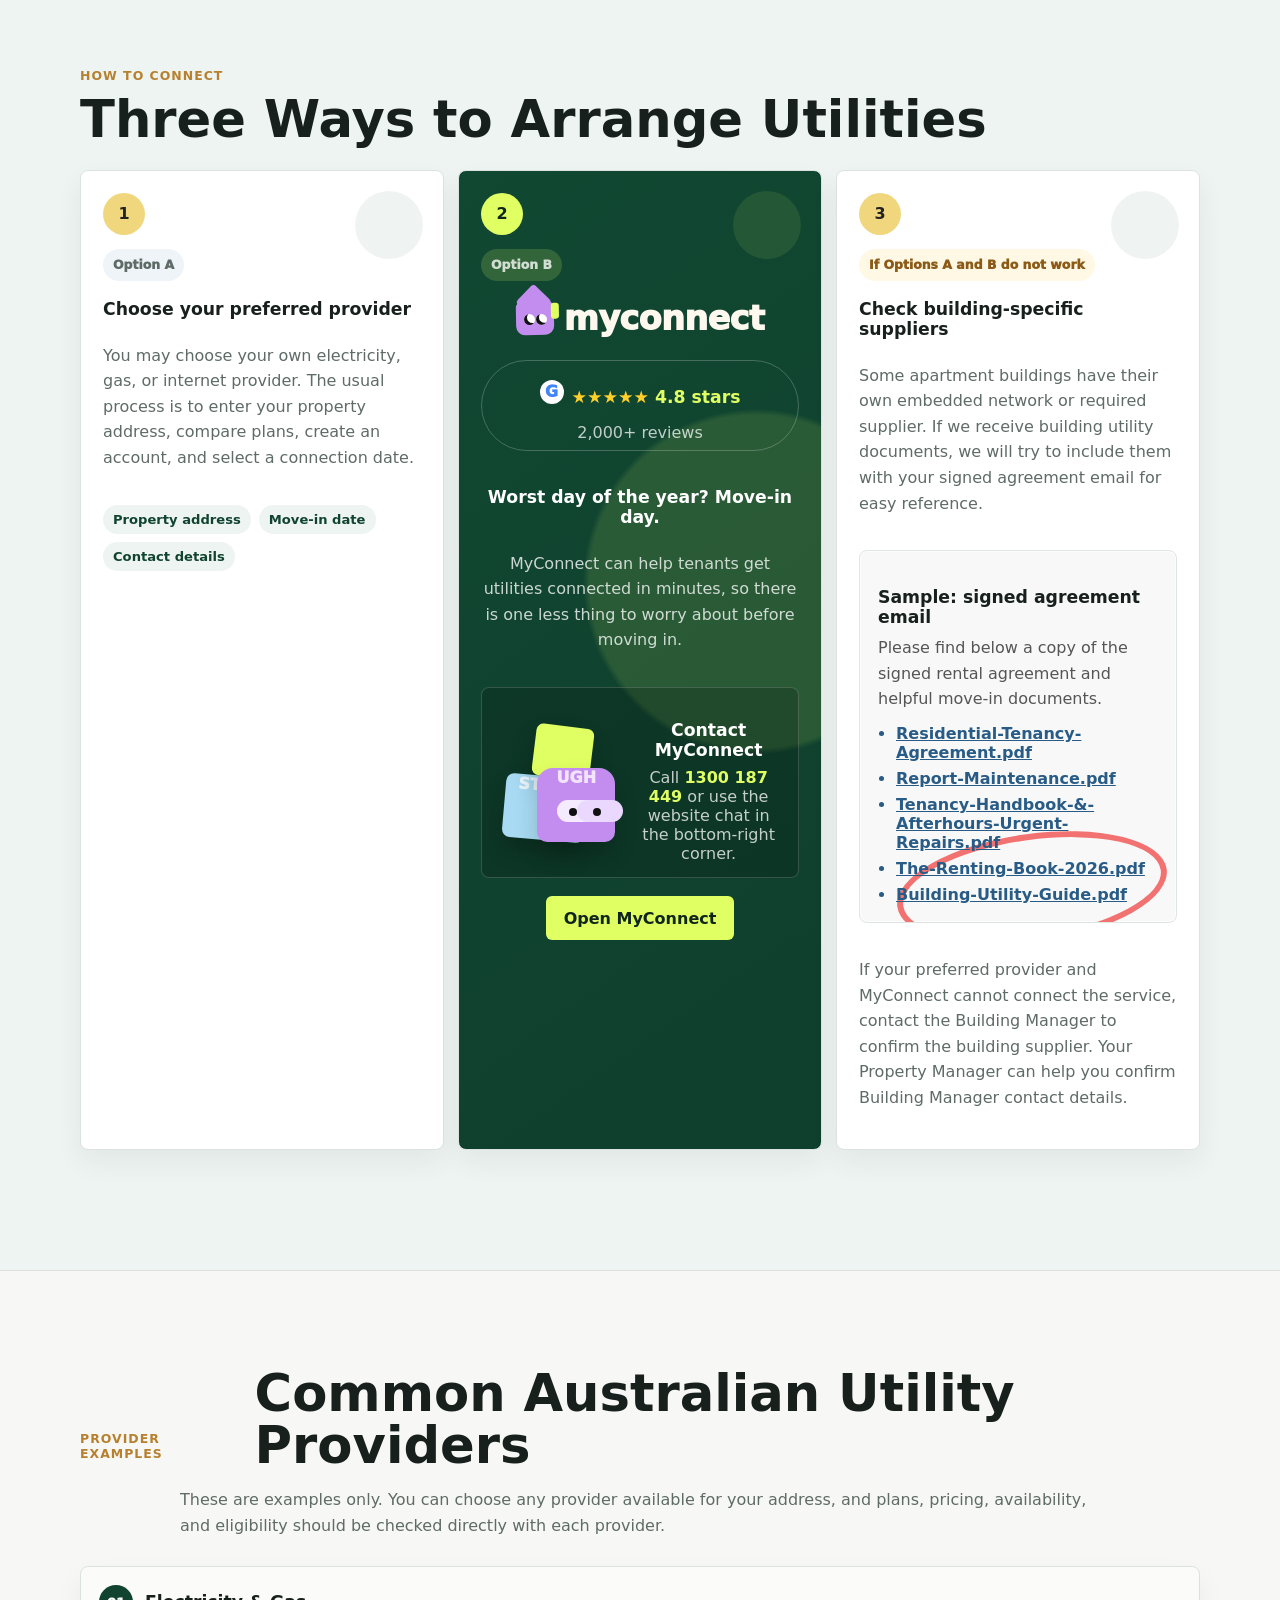
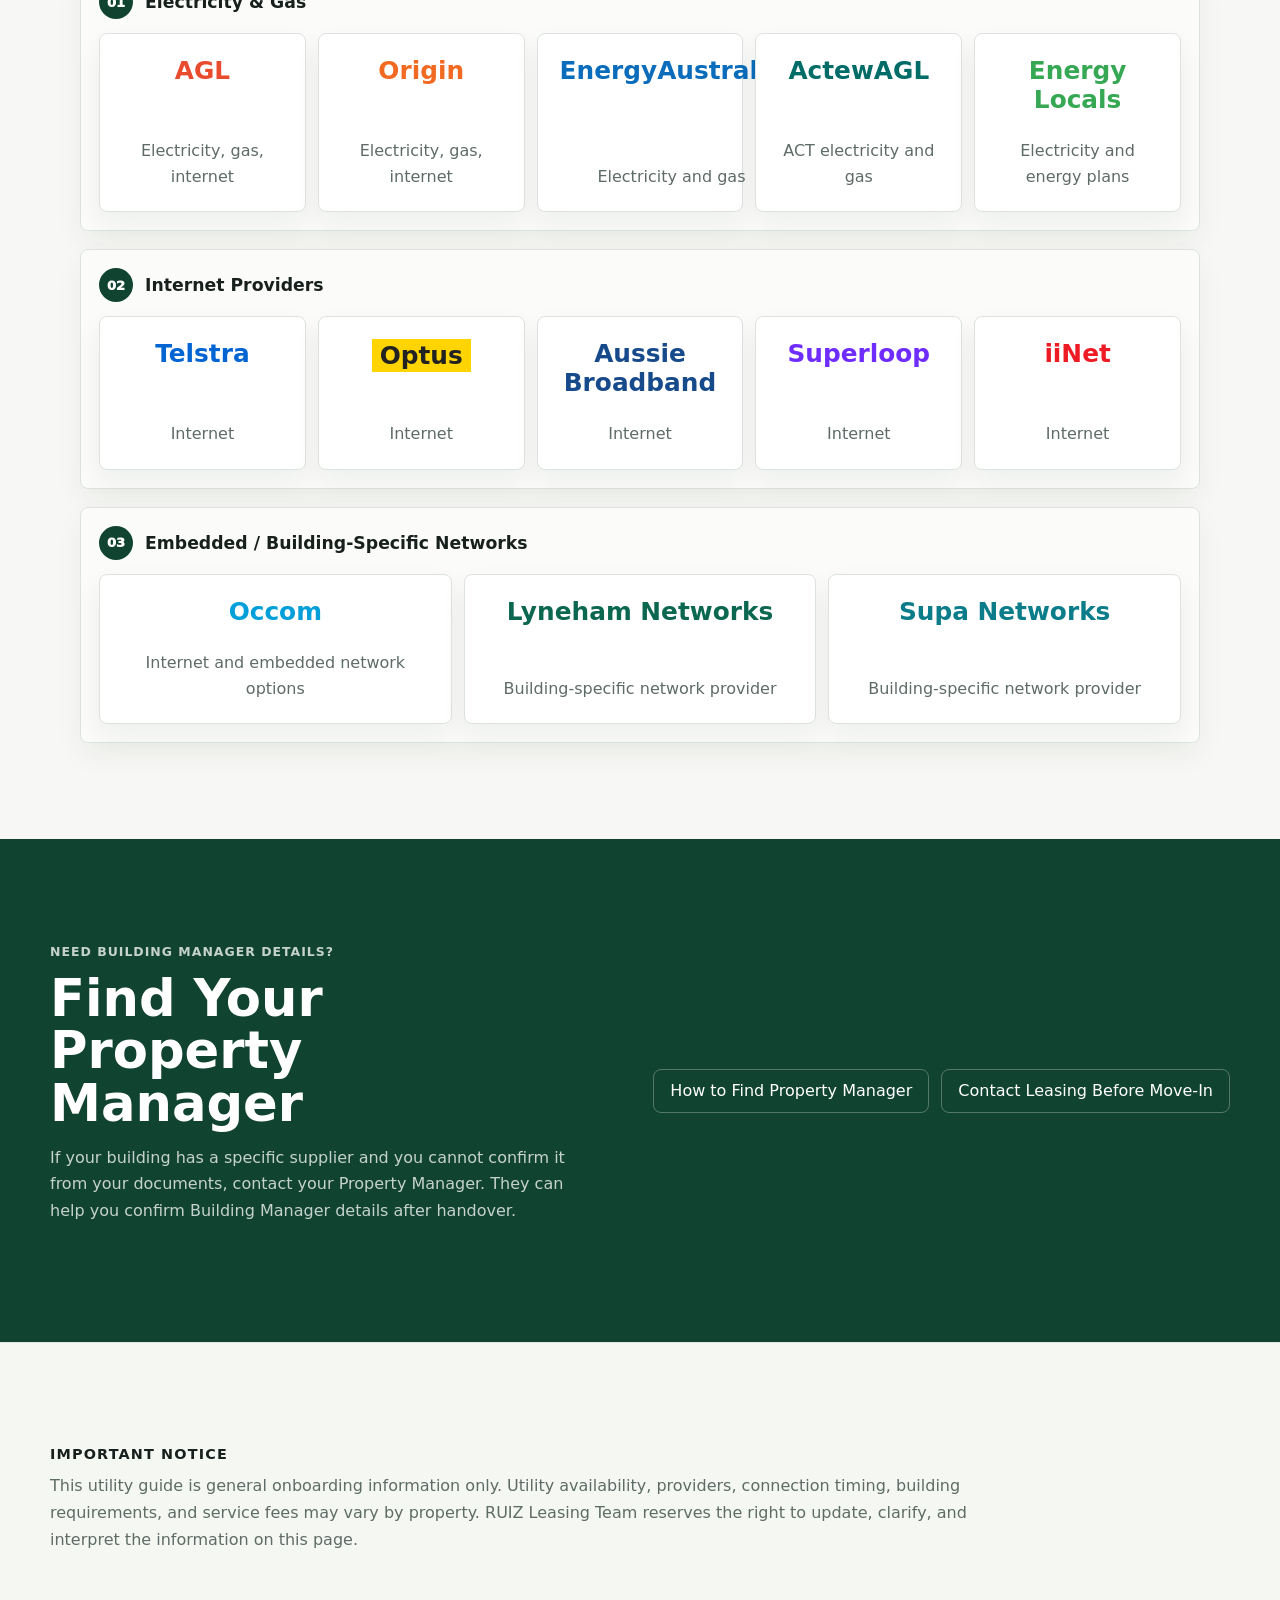
==== commit 5280fd7a: "Update resident guide layout" ====
--- a/utility.html
+++ b/utility.html
@@ -5,7 +5,7 @@
     <meta name="viewport" content="width=device-width, initial-scale=1" />
     <title>Utility Connection Guide | RUIZ Leasing Team</title>
     <link rel="icon" href="data:image/svg+xml,%3Csvg xmlns='http://www.w3.org/2000/svg' viewBox='0 0 32 32'%3E%3Crect width='32' height='32' rx='6' fill='%231f6b4a'/%3E%3Ctext x='16' y='22' text-anchor='middle' font-family='Arial' font-size='18' font-weight='700' fill='white'%3ER%3C/text%3E%3C/svg%3E" />
-    <link rel="stylesheet" href="./styles.css?v=20260630-utility" />
+    <link rel="stylesheet" href="./styles.css?v=20260630-myconnect-green" />
   </head>
   <body class="utility-page">
     <header class="site-header">
@@ -14,10 +14,10 @@
         <span>RUIZ LEASING TEAM</span>
       </a>
       <nav class="nav" aria-label="Primary navigation">
-        <a href="./index.html#steps">Main Guide</a>
-        <a href="./index.html#rent">Rent</a>
-        <a href="./index.html#keys">Keys</a>
-        <a href="./index.html#move-in-support">After Move-In</a>
+        <a href="#responsibility">Responsibility</a>
+        <a href="#connect">How to Connect</a>
+        <a href="#providers">Providers</a>
+        <a href="#manager">Property Manager</a>
         <a href="./index.html#contact">Contact</a>
       </nav>
       <a class="header-action" href="./index.html">Back to Guide</a>
@@ -28,62 +28,175 @@
         <div>
           <p class="eyebrow">Before Move-In</p>
           <h1>Utility Connection Guide</h1>
-          <p class="hero-copy">Use this page after your tenancy agreement has been fully signed. Prepare your move-in date, property details, ID, and contact information before arranging electricity, gas, internet, or any building-specific service.</p>
-          <a class="utility-page-link" href="./index.html#utilities">Return to Main Guide</a>
-        </div>
-      </section>
-
-      <section class="utility-page-section">
+          <p class="hero-copy">Use this page to arrange electricity, gas, internet, and any building-specific utility connection before you move in. Utility accounts must be connected under the tenant's name unless your lease or building arrangement says otherwise.</p>
+          <div class="utility-hero-actions">
+            <a class="utility-page-link" href="#connect">Start Utility Setup</a>
+            <a class="utility-secondary-link" href="./index.html#move-in-support">Find Property Manager</a>
+          </div>
+        </div>
+      </section>
+
+      <section class="utility-page-section utility-responsibility" id="responsibility">
         <div class="section-heading">
-          <p class="eyebrow">Start Here</p>
-          <h2>What to Prepare</h2>
-        </div>
-        <div class="utility-check-grid">
+          <p class="eyebrow">Tenant Responsibility</p>
+          <h2>Utilities Are Connected by the Tenant</h2>
+        </div>
+        <div class="utility-flowchart" aria-label="Utility responsibility flow">
           <article>
             <span>01</span>
-            <strong>Confirm your agreement is complete</strong>
-            <p>Utility setup should be arranged after the agreement has been signed and your move-in date is confirmed.</p>
+            <strong>Lease is signed</strong>
+            <p>Your tenancy is ready for move-in preparation.</p>
           </article>
           <article>
             <span>02</span>
-            <strong>Prepare your property details</strong>
-            <p>Have your full property address, move-in date, full name, phone number, and email address ready.</p>
+            <strong>Tenant chooses provider</strong>
+            <p>Utilities must be connected under the tenant's own name.</p>
           </article>
           <article>
             <span>03</span>
-            <strong>Choose the services you need</strong>
-            <p>Most residents arrange electricity and internet. Gas may only apply to some properties.</p>
+            <strong>Provider activates service</strong>
+            <p>Electricity, gas, and internet are arranged directly with the provider.</p>
           </article>
           <article>
             <span>04</span>
-            <strong>Save confirmation records</strong>
-            <p>Keep confirmation emails, reference numbers, and connection dates in case you need to follow up.</p>
-          </article>
-        </div>
-      </section>
-
-      <section class="utility-service-band">
+            <strong>Tenant keeps records</strong>
+            <p>Save account details, confirmation emails, and reference numbers.</p>
+          </article>
+        </div>
+        <div class="scope-note">
+          <strong>Important:</strong>
+          <span>Utility connection is the tenant's responsibility and is outside the leasing team's service scope. The agency can provide general guidance, but does not open utility accounts or manage tenant utility bills.</span>
+        </div>
+      </section>
+
+      <section class="utility-page-section connect-options" id="connect">
         <div>
-          <p class="eyebrow">Connection Types</p>
-          <h2>Common Utilities</h2>
-        </div>
-        <div class="utility-service-grid">
-          <article><strong>Electricity</strong><span>Usually required before or on move-in day.</span></article>
-          <article><strong>Gas</strong><span>Only required if the property uses gas appliances or gas hot water.</span></article>
-          <article><strong>Internet</strong><span>Arrange early if you need internet active close to move-in.</span></article>
-          <article><strong>Embedded Network</strong><span>Some apartments have building-specific providers. Check your welcome information or ask the Property Manager after handover.</span></article>
-        </div>
-      </section>
-
-      <section class="contact-band">
+          <p class="eyebrow">How to Connect</p>
+          <h2>Three Ways to Arrange Utilities</h2>
+        </div>
+        <div class="connect-flow">
+          <article class="connect-path direct-path">
+            <span class="flow-number">1</span>
+            <p class="path-label">Option A</p>
+            <strong>Choose your preferred provider</strong>
+            <p>You may choose your own electricity, gas, or internet provider. The usual process is to enter your property address, compare plans, create an account, and select a connection date.</p>
+            <div class="mini-checks">
+              <span>Property address</span>
+              <span>Move-in date</span>
+              <span>Contact details</span>
+            </div>
+          </article>
+
+          <article class="connect-path myconnect-card">
+            <span class="flow-number">2</span>
+            <p class="path-label">Option B</p>
+            <div class="myconnect-brand-row">
+              <div class="myconnect-house" aria-hidden="true"><span></span></div>
+              <div class="myconnect-logo">myconnect</div>
+            </div>
+            <div class="myconnect-rating">
+              <span>G</span>
+              <strong>4.8 stars</strong>
+              <em>2,000+ reviews</em>
+            </div>
+            <strong>Worst day of the year? Move-in day.</strong>
+            <p>MyConnect can help tenants get utilities connected in minutes, so there is one less thing to worry about before moving in.</p>
+            <div class="myconnect-preview myconnect-preview-centered" aria-label="MyConnect contact preview">
+              <div class="myconnect-mini-illustration" aria-hidden="true">
+                <span class="box-one">Stuff</span>
+                <span class="box-two"></span>
+                <span class="house-face">UGH</span>
+              </div>
+              <div>
+                <strong>Contact MyConnect</strong>
+                <span>Call <b>1300 187 449</b> or use the website chat in the bottom-right corner.</span>
+              </div>
+            </div>
+            <a class="utility-page-link myconnect-button-center" href="https://www.myconnect.com.au/?utm_source=google&utm_medium=cpc&utm_campaign=17667707440&utm_term=electricity&gclid=Cj0KCQjwr4jSBhCSARIsAOX1E-KlTmqe9WYR3p_UB-ZU2BXgkgKnjW8JBnhPnRUg81ZFJpEvOs5Rk2kaAuqQEALw_wcB&gad_source=1&gad_campaignid=17667707440&gbraid=0AAAAABWIZHONCrh0V26VfPpZWOY1F1WTk&gclid=Cj0KCQjwr4jSBhCSARIsAOX1E-KlTmqe9WYR3p_UB-ZU2BXgkgKnjW8JBnhPnRUg81ZFJpEvOs5Rk2kaAuqQEALw_wcB" target="_blank" rel="noreferrer">Open MyConnect</a>
+          </article>
+
+          <article class="connect-path building-path">
+            <span class="flow-number">3</span>
+            <p class="path-label">If Options A and B do not work</p>
+            <strong>Check building-specific suppliers</strong>
+            <p>Some apartment buildings have their own embedded network or required supplier. If we receive building utility documents, we will try to include them with your signed agreement email for easy reference.</p>
+            <div class="attachment-sample" aria-label="Sample signed agreement email attachments">
+              <div class="sample-email-copy">
+                <strong>Sample: signed agreement email</strong>
+                <p>Please find below a copy of the signed rental agreement and helpful move-in documents.</p>
+                <ul>
+                  <li>Residential-Tenancy-Agreement.pdf</li>
+                  <li>Report-Maintenance.pdf</li>
+                  <li>Tenancy-Handbook-&-Afterhours-Urgent-Repairs.pdf</li>
+                  <li>The-Renting-Book-2026.pdf</li>
+                  <li>Building-Utility-Guide.pdf</li>
+                </ul>
+                <span class="sample-circle" aria-hidden="true"></span>
+              </div>
+            </div>
+            <p>If your preferred provider and MyConnect cannot connect the service, contact the Building Manager to confirm the building supplier. Your Property Manager can help you confirm Building Manager contact details.</p>
+          </article>
+        </div>
+      </section>
+
+      <section class="utility-page-section provider-section" id="providers">
+        <div class="section-heading">
+          <p class="eyebrow">Provider Examples</p>
+          <h2>Common Australian Utility Providers</h2>
+        </div>
+        <p class="provider-note">These are examples only. You can choose any provider available for your address, and plans, pricing, availability, and eligibility should be checked directly with each provider.</p>
+        <div class="provider-category-grid">
+          <article class="provider-category">
+            <div class="provider-category-heading">
+              <span>01</span>
+              <strong>Electricity & Gas</strong>
+            </div>
+            <div class="provider-grid">
+              <a class="provider-card agl" href="https://www.agl.com.au/" target="_blank" rel="noreferrer"><strong>AGL</strong><span>Electricity, gas, internet</span></a>
+              <a class="provider-card origin" href="https://www.originenergy.com.au/" target="_blank" rel="noreferrer"><strong>Origin</strong><span>Electricity, gas, internet</span></a>
+              <a class="provider-card energy-australia" href="https://www.energyaustralia.com.au/" target="_blank" rel="noreferrer"><strong>EnergyAustralia</strong><span>Electricity and gas</span></a>
+              <a class="provider-card actew" href="https://www.actewagl.com.au/" target="_blank" rel="noreferrer"><strong>ActewAGL</strong><span>ACT electricity and gas</span></a>
+              <a class="provider-card energy-locals" href="https://www.energylocals.com.au/" target="_blank" rel="noreferrer"><strong>Energy Locals</strong><span>Electricity and energy plans</span></a>
+            </div>
+          </article>
+
+          <article class="provider-category">
+            <div class="provider-category-heading">
+              <span>02</span>
+              <strong>Internet Providers</strong>
+            </div>
+            <div class="provider-grid">
+              <a class="provider-card telstra" href="https://www.telstra.com.au/internet" target="_blank" rel="noreferrer"><strong>Telstra</strong><span>Internet</span></a>
+              <a class="provider-card optus" href="https://www.optus.com.au/internet" target="_blank" rel="noreferrer"><strong>Optus</strong><span>Internet</span></a>
+              <a class="provider-card aussie" href="https://www.aussiebroadband.com.au/" target="_blank" rel="noreferrer"><strong>Aussie Broadband</strong><span>Internet</span></a>
+              <a class="provider-card superloop" href="https://www.superloop.com/" target="_blank" rel="noreferrer"><strong>Superloop</strong><span>Internet</span></a>
+              <a class="provider-card iinet" href="https://www.iinet.net.au/" target="_blank" rel="noreferrer"><strong>iiNet</strong><span>Internet</span></a>
+            </div>
+          </article>
+
+          <article class="provider-category">
+            <div class="provider-category-heading">
+              <span>03</span>
+              <strong>Embedded / Building-Specific Networks</strong>
+            </div>
+            <div class="provider-grid">
+              <a class="provider-card occom" href="https://www.occom.com.au/" target="_blank" rel="noreferrer"><strong>Occom</strong><span>Internet and embedded network options</span></a>
+              <a class="provider-card lyneham" href="https://www.lynehamnetworks.com.au/" target="_blank" rel="noreferrer"><strong>Lyneham Networks</strong><span>Building-specific network provider</span></a>
+              <a class="provider-card supa" href="https://supanetworks.au/" target="_blank" rel="noreferrer"><strong>Supa Networks</strong><span>Building-specific network provider</span></a>
+            </div>
+          </article>
+        </div>
+      </section>
+
+      <section class="contact-band manager-jump-band" id="manager">
         <div>
-          <p class="eyebrow">Need Help Before Move-In?</p>
-          <h2>RUIZ Leasing Team</h2>
-          <p>Contact the leasing team if you need help before key collection. After move-in, property-specific questions should go to your assigned Property Manager.</p>
+          <p class="eyebrow">Need Building Manager Details?</p>
+          <h2>Find Your Property Manager</h2>
+          <p>If your building has a specific supplier and you cannot confirm it from your documents, contact your Property Manager. They can help you confirm Building Manager details after handover.</p>
         </div>
         <div class="contact-actions">
-          <a href="mailto:Leasing@ruizproperty.com.au">Leasing@ruizproperty.com.au</a>
-          <a href="tel:0492947050">0492 947 050</a>
+          <a href="./index.html#move-in-support">How to Find Property Manager</a>
+          <a href="./index.html#contact">Contact Leasing Before Move-In</a>
         </div>
       </section>
 
--- a/styles.css
+++ b/styles.css
@@ -232,6 +232,7 @@
   display: grid;
   grid-template-columns: repeat(3, 1fr);
   gap: 1px;
+  margin-top: clamp(22px, 4vw, 52px);
   background: var(--line);
   border-bottom: 1px solid var(--line);
 }
@@ -904,6 +905,93 @@
   margin-top: 24px;
 }
 
+.profile-summary-card,
+.personal-details-card {
+  border: 1px solid #e7e7e7;
+  border-radius: 8px;
+  background: var(--white);
+  box-shadow: 0 8px 20px rgba(24, 32, 29, 0.04);
+}
+
+.profile-summary-card {
+  display: grid;
+  grid-template-columns: 48px 1fr;
+  gap: 14px;
+  align-items: center;
+  margin: 16px 0 12px;
+  padding: 16px 14px;
+}
+
+.profile-avatar {
+  display: grid;
+  width: 48px;
+  height: 48px;
+  place-items: center;
+  border-radius: 50%;
+  background: #8c63df;
+  color: var(--white);
+  font-weight: 900;
+}
+
+.profile-summary-card strong,
+.profile-summary-card span {
+  display: block;
+}
+
+.profile-summary-card span,
+.personal-details-card span {
+  color: #a6a6a6;
+}
+
+.personal-details-card {
+  padding: 16px 14px;
+}
+
+.personal-details-card h4 {
+  margin: 0 0 14px;
+  border-bottom: 1px solid #ededed;
+  padding-bottom: 12px;
+  font-size: 1.05rem;
+}
+
+.personal-details-card div {
+  position: relative;
+  display: grid;
+  gap: 4px;
+  margin-bottom: 12px;
+}
+
+.personal-details-card span {
+  font-size: 0.76rem;
+  font-weight: 850;
+  text-transform: uppercase;
+}
+
+.personal-details-card strong {
+  color: #222;
+  font-weight: 850;
+}
+
+.personal-details-card em {
+  position: absolute;
+  right: 0;
+  top: 2px;
+  color: #f15b78;
+  font-style: normal;
+  font-weight: 900;
+}
+
+.delete-account-demo {
+  width: 100%;
+  min-height: 44px;
+  margin-top: 12px;
+  border: 0;
+  border-radius: 8px;
+  background: #ff4f63;
+  color: var(--white);
+  font-weight: 900;
+}
+
 .screen-list.plain {
   border: 0;
 }
@@ -1190,6 +1278,248 @@
     border-color: #f15b78;
     color: var(--ink);
     transform: translateY(-2px);
+  }
+}
+
+.rent-step-demo {
+  grid-template-columns: 1fr;
+  align-items: stretch;
+}
+
+.rent-step-demo .download-card {
+  position: relative;
+  grid-template-columns: 64px minmax(0, 1fr) auto;
+  min-height: 118px;
+  align-items: center;
+  padding: 42px 24px 56px;
+}
+
+.rent-step-demo .download-card .sorted-app-icon {
+  width: 64px;
+  height: 64px;
+  border-radius: 16px;
+}
+
+.rent-step-demo .download-card button {
+  grid-column: auto;
+  justify-self: end;
+}
+
+.rent-step-demo .download-card .action-callout {
+  grid-column: 2 / -1;
+  inset: auto 40px 16px 102px;
+  margin: 0;
+}
+
+.rent-step-demo .rent-screen-stack {
+  display: grid;
+  grid-template-columns: repeat(auto-fit, minmax(240px, 1fr));
+  gap: 18px;
+  min-height: 0;
+  overflow: visible;
+  perspective: none;
+}
+
+.rent-step-demo .rent-phone-card {
+  position: relative;
+  inset: auto;
+  left: auto;
+  top: auto;
+  width: 100%;
+  min-height: 640px;
+  transform: none;
+  opacity: 1;
+  border-radius: 18px;
+  padding: 56px 16px 96px;
+}
+
+.step-badge {
+  position: absolute;
+  top: 16px;
+  left: 16px;
+  z-index: 8;
+  display: inline-grid;
+  min-width: 64px;
+  min-height: 32px;
+  place-items: center;
+  border-radius: 999px;
+  background: #dfff62;
+  color: #10251c;
+  padding: 0 13px;
+  font-size: 0.84rem;
+  font-weight: 950;
+  box-shadow: 0 8px 18px rgba(16, 37, 28, 0.16);
+}
+
+.rent-step-demo .download-card .step-badge {
+  top: 18px;
+  left: 18px;
+}
+
+.gesture-arrow {
+  position: absolute;
+  z-index: 7;
+  display: grid;
+  width: 34px;
+  height: 34px;
+  place-items: center;
+  border-radius: 50%;
+  background: #f15b78;
+  color: var(--white);
+  font-size: 1.2rem;
+  font-weight: 950;
+  box-shadow: 0 10px 22px rgba(241, 91, 120, 0.34);
+}
+
+.tap-target {
+  position: absolute;
+  z-index: 6;
+  border: 2px solid #f15b78;
+  border-radius: 999px;
+  background: rgba(255, 247, 249, 0.76);
+  color: #9f2942;
+  padding: 7px 11px;
+  font-size: 0.78rem;
+  font-weight: 950;
+  box-shadow: 0 0 0 6px rgba(241, 91, 120, 0.12);
+}
+
+.profile-arrow {
+  top: 246px;
+  left: 50%;
+  transform: translateX(-50%);
+}
+
+.profile-target {
+  top: 206px;
+  left: 50%;
+  transform: translateX(-50%);
+}
+
+.wallet-arrow {
+  top: 158px;
+  left: 50%;
+  transform: translateX(-50%);
+}
+
+.wallet-target {
+  top: 118px;
+  left: 50%;
+  transform: translateX(-50%);
+}
+
+.methods-arrow {
+  right: 20px;
+  top: 408px;
+}
+
+.methods-target {
+  right: 18px;
+  top: 360px;
+}
+
+.add-arrow {
+  right: 28px;
+  top: 410px;
+}
+
+.add-target {
+  right: 18px;
+  top: 362px;
+}
+
+.action-callout {
+  position: absolute;
+  inset: auto 16px 16px;
+  margin: 0;
+  border-radius: 8px;
+  background: #fff7f9;
+  color: #3d2b32;
+  padding: 11px 12px;
+  font-size: 0.88rem;
+  font-weight: 850;
+  line-height: 1.35;
+  box-shadow: inset 0 0 0 1px rgba(241, 91, 120, 0.18);
+}
+
+.action-callout strong {
+  color: #9f2942;
+}
+
+.rent-step-demo .screen-nav {
+  padding-bottom: 64px;
+}
+
+.rent-step-demo .screen-actions {
+  position: static;
+  margin-top: 18px;
+}
+
+.rent-step-demo .rent-card-add .screen-actions {
+  margin-bottom: 74px;
+}
+
+.rent-step-demo .rent-card-add {
+  padding-bottom: 100px;
+}
+
+.rent-step-demo .rent-card-profile,
+.rent-step-demo .rent-card-wallet,
+.rent-step-demo .rent-card-methods,
+.rent-step-demo .rent-card-add {
+  transform: none;
+}
+
+.rent-guide-section.animate-rent .rent-step-demo .stage-profile,
+.rent-guide-section.animate-rent .rent-step-demo .stage-wallet,
+.rent-guide-section.animate-rent .rent-step-demo .stage-methods,
+.rent-guide-section.animate-rent .rent-step-demo .stage-add {
+  animation: guideCardIn 560ms ease both;
+}
+
+.rent-guide-section.animate-rent .rent-step-demo .stage-wallet {
+  animation-delay: 180ms;
+}
+
+.rent-guide-section.animate-rent .rent-step-demo .stage-methods {
+  animation-delay: 360ms;
+}
+
+.rent-guide-section.animate-rent .rent-step-demo .stage-add {
+  animation-delay: 540ms;
+}
+
+.rent-guide-section.animate-rent .gesture-arrow,
+.rent-guide-section.animate-rent .tap-target {
+  animation: guidePulse 900ms ease both;
+}
+
+@keyframes guideCardIn {
+  from {
+    opacity: 0;
+    transform: translateY(18px);
+  }
+
+  to {
+    opacity: 1;
+    transform: translateY(0);
+  }
+}
+
+@keyframes guidePulse {
+  0% {
+    opacity: 0;
+    box-shadow: 0 0 0 0 rgba(241, 91, 120, 0);
+  }
+
+  55% {
+    opacity: 1;
+    box-shadow: 0 0 0 8px rgba(241, 91, 120, 0.16);
+  }
+
+  100% {
+    opacity: 1;
+    box-shadow: 0 0 0 6px rgba(241, 91, 120, 0.12);
   }
 }
 
@@ -1893,6 +2223,13 @@
   background: #f7f8f5;
 }
 
+.utility-page .site-header .header-action {
+  display: inline-grid;
+  min-width: 140px;
+  place-items: center;
+  text-align: center;
+}
+
 .utility-hero {
   min-height: 560px;
   display: grid;
@@ -1919,6 +2256,24 @@
   max-width: 720px;
 }
 
+.utility-hero-actions {
+  display: flex;
+  flex-wrap: wrap;
+  gap: 12px;
+  margin-top: 24px;
+}
+
+.utility-secondary-link {
+  display: inline-grid;
+  min-height: 44px;
+  place-items: center;
+  border: 1px solid rgba(255, 255, 255, 0.34);
+  border-radius: 6px;
+  color: var(--white);
+  padding: 0 18px;
+  font-weight: 900;
+}
+
 .utility-page-section,
 .utility-service-band {
   width: min(1120px, calc(100% - 48px));
@@ -1926,15 +2281,31 @@
   padding: clamp(56px, 8vw, 96px) 0;
 }
 
-.utility-check-grid,
-.utility-service-grid {
-  display: grid;
+.utility-flowchart,
+.connect-flow,
+.provider-grid {
+  display: grid;
+  gap: 14px;
+}
+
+.utility-flowchart {
+  position: relative;
   grid-template-columns: repeat(4, 1fr);
-  gap: 14px;
-}
-
-.utility-check-grid article,
-.utility-service-grid article {
+  gap: 0;
+  border: 1px solid var(--line);
+  border-radius: 8px;
+  background: var(--white);
+  box-shadow: 0 12px 28px rgba(24, 32, 29, 0.06);
+}
+
+.connect-flow {
+  grid-template-columns: repeat(3, 1fr);
+  align-items: stretch;
+}
+
+.utility-flowchart article,
+.connect-flow article,
+.provider-card {
   min-height: 220px;
   border: 1px solid var(--line);
   border-radius: 8px;
@@ -1943,7 +2314,45 @@
   box-shadow: 0 12px 28px rgba(24, 32, 29, 0.06);
 }
 
-.utility-check-grid span {
+.utility-flowchart article {
+  position: relative;
+  overflow: hidden;
+  border: 0;
+  border-right: 1px solid var(--line);
+  border-radius: 0;
+  box-shadow: none;
+}
+
+.utility-flowchart article:last-child {
+  border-right: 0;
+}
+
+.utility-flowchart article:not(:last-child)::before {
+  content: "";
+  position: absolute;
+  top: 50%;
+  right: -10px;
+  z-index: 2;
+  width: 20px;
+  height: 20px;
+  border-top: 1px solid var(--line);
+  border-right: 1px solid var(--line);
+  background: var(--white);
+  transform: translateY(-50%) rotate(45deg);
+}
+
+.utility-flowchart article::after {
+  content: "";
+  position: absolute;
+  inset: auto -30px -48px auto;
+  width: 120px;
+  height: 120px;
+  border-radius: 50%;
+  background: rgba(31, 107, 74, 0.08);
+}
+
+.utility-flowchart span,
+.flow-number {
   display: inline-grid;
   width: 42px;
   height: 42px;
@@ -1954,23 +2363,563 @@
   font-weight: 900;
 }
 
-.utility-check-grid strong,
-.utility-service-grid strong {
+.utility-flowchart strong,
+.connect-flow strong,
+.provider-card strong {
   display: block;
   margin: 18px 0 8px;
   font-size: 1.08rem;
 }
 
-.utility-check-grid p,
-.utility-service-grid span {
+.utility-flowchart p,
+.connect-flow p,
+.provider-card span,
+.provider-note {
   color: var(--muted);
   line-height: 1.6;
 }
 
-.utility-service-band {
-  display: grid;
-  grid-template-columns: minmax(240px, 0.6fr) minmax(340px, 1.4fr);
-  gap: clamp(24px, 5vw, 60px);
+.scope-note {
+  display: grid;
+  grid-template-columns: auto 1fr;
+  gap: 10px;
+  align-items: start;
+  margin-top: 18px;
+  border: 1px solid rgba(183, 128, 46, 0.32);
+  border-radius: 8px;
+  background: #fff8e5;
+  padding: 16px 18px;
+}
+
+.scope-note strong {
+  color: #8a5a16;
+}
+
+.scope-note span {
+  color: #5d4b2d;
+  line-height: 1.6;
+}
+
+.connect-options {
+  width: 100%;
+  border-top: 1px solid var(--line);
+  border-bottom: 1px solid var(--line);
+  background: #eef4f1;
+  padding-left: var(--page-gutter);
+  padding-right: var(--page-gutter);
+}
+
+.connect-options > div {
+  width: min(1120px, 100%);
+  margin: 0 auto 24px;
+}
+
+.connect-flow {
+  width: min(1120px, 100%);
+  margin: 0 auto;
+}
+
+.connect-flow article {
+  position: relative;
+}
+
+.connect-path {
+  display: flex;
+  flex-direction: column;
+}
+
+.connect-path::after {
+  content: "";
+  position: absolute;
+  top: 20px;
+  right: 20px;
+  width: 68px;
+  height: 68px;
+  border-radius: 50%;
+  background: rgba(31, 107, 74, 0.07);
+}
+
+.direct-path {
+  border-top: 5px solid #285b86;
+}
+
+.building-path {
+  border-top: 5px solid #b7802e;
+}
+
+.path-label {
+  width: max-content;
+  margin: 14px 0 0;
+  border-radius: 999px;
+  background: #eef4f7;
+  color: var(--blue);
+  padding: 6px 10px;
+  font-size: 0.78rem;
+  font-weight: 950;
+}
+
+.myconnect-card .path-label {
+  background: rgba(223, 255, 98, 0.16);
+  color: #dfff62;
+}
+
+.building-path .path-label {
+  background: #fff8e5;
+  color: #8a5a16;
+}
+
+.mini-checks {
+  display: flex;
+  flex-wrap: wrap;
+  gap: 8px;
+  margin-top: 18px;
+}
+
+.mini-checks span {
+  border-radius: 999px;
+  background: #eef4f1;
+  color: var(--green-dark);
+  padding: 7px 10px;
+  font-size: 0.82rem;
+  font-weight: 900;
+}
+
+.connect-flow .myconnect-card {
+  overflow: hidden;
+  background:
+    radial-gradient(circle at 82% 42%, rgba(223, 255, 98, 0.12) 0 26%, transparent 27%),
+    linear-gradient(145deg, #114832 0%, #0f3f2d 100%);
+  color: var(--white);
+}
+
+.connect-flow .myconnect-card::after {
+  background: rgba(223, 255, 98, 0.09);
+}
+
+.connect-flow .myconnect-card > strong,
+.connect-flow .myconnect-card p {
+  color: var(--white);
+}
+
+.connect-flow .myconnect-card p {
+  color: rgba(255, 255, 255, 0.78);
+}
+
+.connect-flow .myconnect-card .flow-number {
+  background: #dfff62;
+  color: #10251c;
+}
+
+.myconnect-brand-row {
+  display: flex;
+  align-items: center;
+  justify-content: center;
+  gap: 10px;
+  margin: 18px 0 8px;
+}
+
+.myconnect-house {
+  position: relative;
+  width: 38px;
+  height: 34px;
+  border-radius: 7px 7px 9px 9px;
+  background: #c38df0;
+  transform: rotate(-1deg);
+}
+
+.myconnect-house::before {
+  content: "";
+  position: absolute;
+  left: 5px;
+  top: -12px;
+  width: 26px;
+  height: 26px;
+  border-radius: 4px;
+  background: #c38df0;
+  transform: rotate(45deg);
+}
+
+.myconnect-house::after {
+  content: "";
+  position: absolute;
+  right: -5px;
+  top: 2px;
+  width: 8px;
+  height: 16px;
+  border-radius: 3px;
+  background: #dfff62;
+}
+
+.myconnect-house span,
+.myconnect-house span::after {
+  position: absolute;
+  z-index: 2;
+  top: 13px;
+  width: 11px;
+  height: 11px;
+  border-radius: 50%;
+  background: var(--white);
+  box-shadow: inset 3px -2px 0 #111;
+}
+
+.myconnect-house span {
+  left: 8px;
+}
+
+.myconnect-house span::after {
+  content: "";
+  left: 12px;
+  top: 0;
+}
+
+.myconnect-preview {
+  display: grid;
+  grid-template-columns: 0.9fr 1.1fr;
+  gap: 14px;
+  align-items: center;
+  margin: 18px 0;
+  border: 1px solid rgba(255, 255, 255, 0.16);
+  border-radius: 8px;
+  background: rgba(0, 0, 0, 0.18);
+  padding: 14px;
+}
+
+.myconnect-logo {
+  color: #fff8ee;
+  font-size: clamp(1.5rem, 3vw, 2.1rem);
+  font-weight: 1000;
+  letter-spacing: -0.02em;
+}
+
+.myconnect-rating {
+  display: flex;
+  flex-wrap: wrap;
+  align-items: center;
+  justify-content: center;
+  gap: 8px;
+  width: max-content;
+  max-width: 100%;
+  margin: 14px auto 18px;
+  border: 1px solid rgba(255, 255, 255, 0.22);
+  border-radius: 999px;
+  padding: 8px 12px;
+}
+
+.myconnect-rating span {
+  display: grid;
+  width: 24px;
+  height: 24px;
+  place-items: center;
+  border-radius: 50%;
+  background: #fff;
+  color: #4285f4;
+  font-weight: 950;
+}
+
+.myconnect-rating strong {
+  color: #dfff62;
+}
+
+.myconnect-rating strong::before {
+  content: "★★★★★ ";
+  color: #ffd029;
+}
+
+.myconnect-rating em {
+  color: rgba(255, 255, 255, 0.74);
+  font-style: normal;
+}
+
+.myconnect-mini-illustration {
+  position: relative;
+  min-height: 130px;
+}
+
+.box-one,
+.box-two,
+.house-face {
+  position: absolute;
+  display: grid;
+  place-items: center;
+  color: #16231d;
+  font-weight: 950;
+  box-shadow: 0 12px 22px rgba(0, 0, 0, 0.18);
+}
+
+.box-one {
+  left: 8px;
+  bottom: 8px;
+  width: 82px;
+  height: 64px;
+  border-radius: 8px;
+  background: #a8daf3;
+  transform: rotate(5deg);
+  text-transform: uppercase;
+}
+
+.box-two {
+  left: 38px;
+  top: 5px;
+  width: 58px;
+  height: 52px;
+  border-radius: 7px;
+  background: #dfff62;
+  transform: rotate(7deg);
+}
+
+.house-face {
+  right: 4px;
+  bottom: 6px;
+  width: 78px;
+  height: 74px;
+  border-radius: 16px 16px 10px 10px;
+  background: #c38df0;
+  color: #111;
+}
+
+.house-face::before {
+  content: "";
+  position: absolute;
+  top: 32px;
+  width: 66px;
+  height: 22px;
+  border-radius: 999px;
+  background: #ead8ff;
+  box-shadow: inset 20px 0 0 rgba(255, 255, 255, 0.5);
+}
+
+.house-face::after {
+  content: "";
+  position: absolute;
+  top: 40px;
+  left: 32px;
+  width: 8px;
+  height: 8px;
+  border-radius: 50%;
+  background: #111;
+  box-shadow: 24px 0 0 #111;
+}
+
+.myconnect-preview strong,
+.myconnect-preview span {
+  display: block;
+}
+
+.myconnect-preview span {
+  color: rgba(255, 255, 255, 0.76);
+  margin-top: 3px;
+}
+
+.myconnect-preview b {
+  color: #dfff62;
+}
+
+.myconnect-card .utility-page-link {
+  width: max-content;
+  max-width: 100%;
+  background: #dfff62;
+  color: #10251c;
+}
+
+.myconnect-preview-centered {
+  text-align: center;
+}
+
+.connect-flow .myconnect-card {
+  text-align: center;
+}
+
+.myconnect-button-center {
+  align-self: center;
+  justify-self: center;
+}
+
+.attachment-sample {
+  margin: 18px 0;
+}
+
+.sample-email-copy {
+  position: relative;
+  overflow: hidden;
+  border: 1px solid #dfe6e2;
+  border-radius: 8px;
+  background: #f7f8f7;
+  padding: 18px;
+  box-shadow: inset 0 0 0 1px rgba(255, 255, 255, 0.72);
+}
+
+.sample-email-copy strong {
+  display: block;
+  margin-bottom: 8px;
+}
+
+.sample-email-copy p {
+  margin: 0 0 12px;
+  color: #555;
+}
+
+.sample-email-copy ul {
+  position: relative;
+  z-index: 2;
+  display: grid;
+  gap: 7px;
+  margin: 0;
+  padding-left: 18px;
+}
+
+.sample-email-copy li {
+  color: var(--blue);
+  font-weight: 850;
+  text-decoration: underline;
+}
+
+.sample-circle {
+  position: absolute;
+  right: 8px;
+  bottom: -20px;
+  z-index: 1;
+  width: 86%;
+  height: 108px;
+  border: 6px solid rgba(241, 91, 91, 0.86);
+  border-radius: 50%;
+  transform: rotate(-8deg);
+  pointer-events: none;
+}
+
+.provider-section {
+  padding-top: clamp(56px, 8vw, 96px);
+}
+
+.provider-note {
+  width: min(920px, 100%);
+  margin: -10px auto 28px;
+}
+
+.provider-category-grid {
+  display: grid;
+  gap: 18px;
+}
+
+.provider-category {
+  border: 1px solid var(--line);
+  border-radius: 8px;
+  background: #fbfcfa;
+  padding: 18px;
+  box-shadow: 0 12px 28px rgba(24, 32, 29, 0.05);
+}
+
+.provider-category-heading {
+  display: flex;
+  align-items: center;
+  gap: 12px;
+  margin-bottom: 14px;
+}
+
+.provider-category-heading span {
+  display: inline-grid;
+  width: 34px;
+  height: 34px;
+  place-items: center;
+  border-radius: 50%;
+  background: var(--green-dark);
+  color: var(--white);
+  font-size: 0.82rem;
+  font-weight: 950;
+}
+
+.provider-category-heading strong {
+  font-size: 1.08rem;
+}
+
+.provider-grid {
+  display: grid;
+  grid-template-columns: repeat(auto-fit, minmax(190px, 1fr));
+  gap: 12px;
+}
+
+.provider-card {
+  display: grid;
+  align-content: space-between;
+  justify-items: center;
+  min-height: 150px;
+  color: var(--ink);
+  text-align: center;
+  transition: transform 160ms ease, box-shadow 160ms ease, border-color 160ms ease;
+}
+
+.provider-card:hover,
+.provider-card:focus-visible {
+  transform: translateY(-3px);
+  border-color: rgba(31, 107, 74, 0.38);
+  box-shadow: 0 18px 36px rgba(24, 32, 29, 0.1);
+}
+
+.provider-card strong {
+  margin: 0;
+  font-size: clamp(1.15rem, 2vw, 1.55rem);
+}
+
+.provider-card span {
+  display: block;
+  margin-top: 24px;
+}
+
+.provider-card.agl strong {
+  color: #e94b2e;
+}
+
+.provider-card.origin strong {
+  color: #f26a21;
+}
+
+.provider-card.energy-australia strong {
+  color: #0a6dbb;
+}
+
+.provider-card.actew strong {
+  color: #006c67;
+}
+
+.provider-card.telstra strong {
+  color: #0064d2;
+}
+
+.provider-card.optus strong {
+  color: #222;
+  background: #ffd400;
+  padding: 2px 8px;
+}
+
+.provider-card.aussie strong {
+  color: #174a8b;
+}
+
+.provider-card.superloop strong {
+  color: #6f2cff;
+}
+
+.provider-card.iinet strong {
+  color: #ed1c24;
+}
+
+.provider-card.occom strong {
+  color: #009fda;
+}
+
+.provider-card.lyneham strong {
+  color: #0c6750;
+}
+
+.provider-card.energy-locals strong {
+  color: #36a853;
+}
+
+.provider-card.supa strong {
+  color: #0a7c8a;
+}
+
+.manager-jump-band {
+  background: var(--green-dark);
 }
 
 .topic-grid {
@@ -2266,13 +3215,52 @@
   .sorted-demo,
   .handoff-demo,
   .topic-grid,
-  .utility-check-grid,
-  .utility-service-grid {
+  .utility-flowchart,
+  .connect-flow,
+  .provider-category-grid,
+  .provider-grid {
+    grid-template-columns: 1fr;
+  }
+
+  .utility-flowchart {
+    gap: 0;
+  }
+
+  .utility-flowchart article {
+    border-right: 0;
+    border-bottom: 1px solid var(--line);
+  }
+
+  .utility-flowchart article:last-child {
+    border-bottom: 0;
+  }
+
+  .utility-flowchart article:not(:last-child)::before {
+    top: auto;
+    right: 50%;
+    bottom: -10px;
+    transform: translateX(50%) rotate(135deg);
+  }
+
+  .scope-note {
+    grid-template-columns: 1fr;
+  }
+
+  .myconnect-preview {
     grid-template-columns: 1fr;
   }
 
   .utility-hero h1 {
     max-width: none;
+  }
+
+  .utility-hero-actions,
+  .utility-hero-actions a {
+    width: 100%;
+  }
+
+  .utility-secondary-link {
+    min-height: 44px;
   }
 
   .utility-preview {
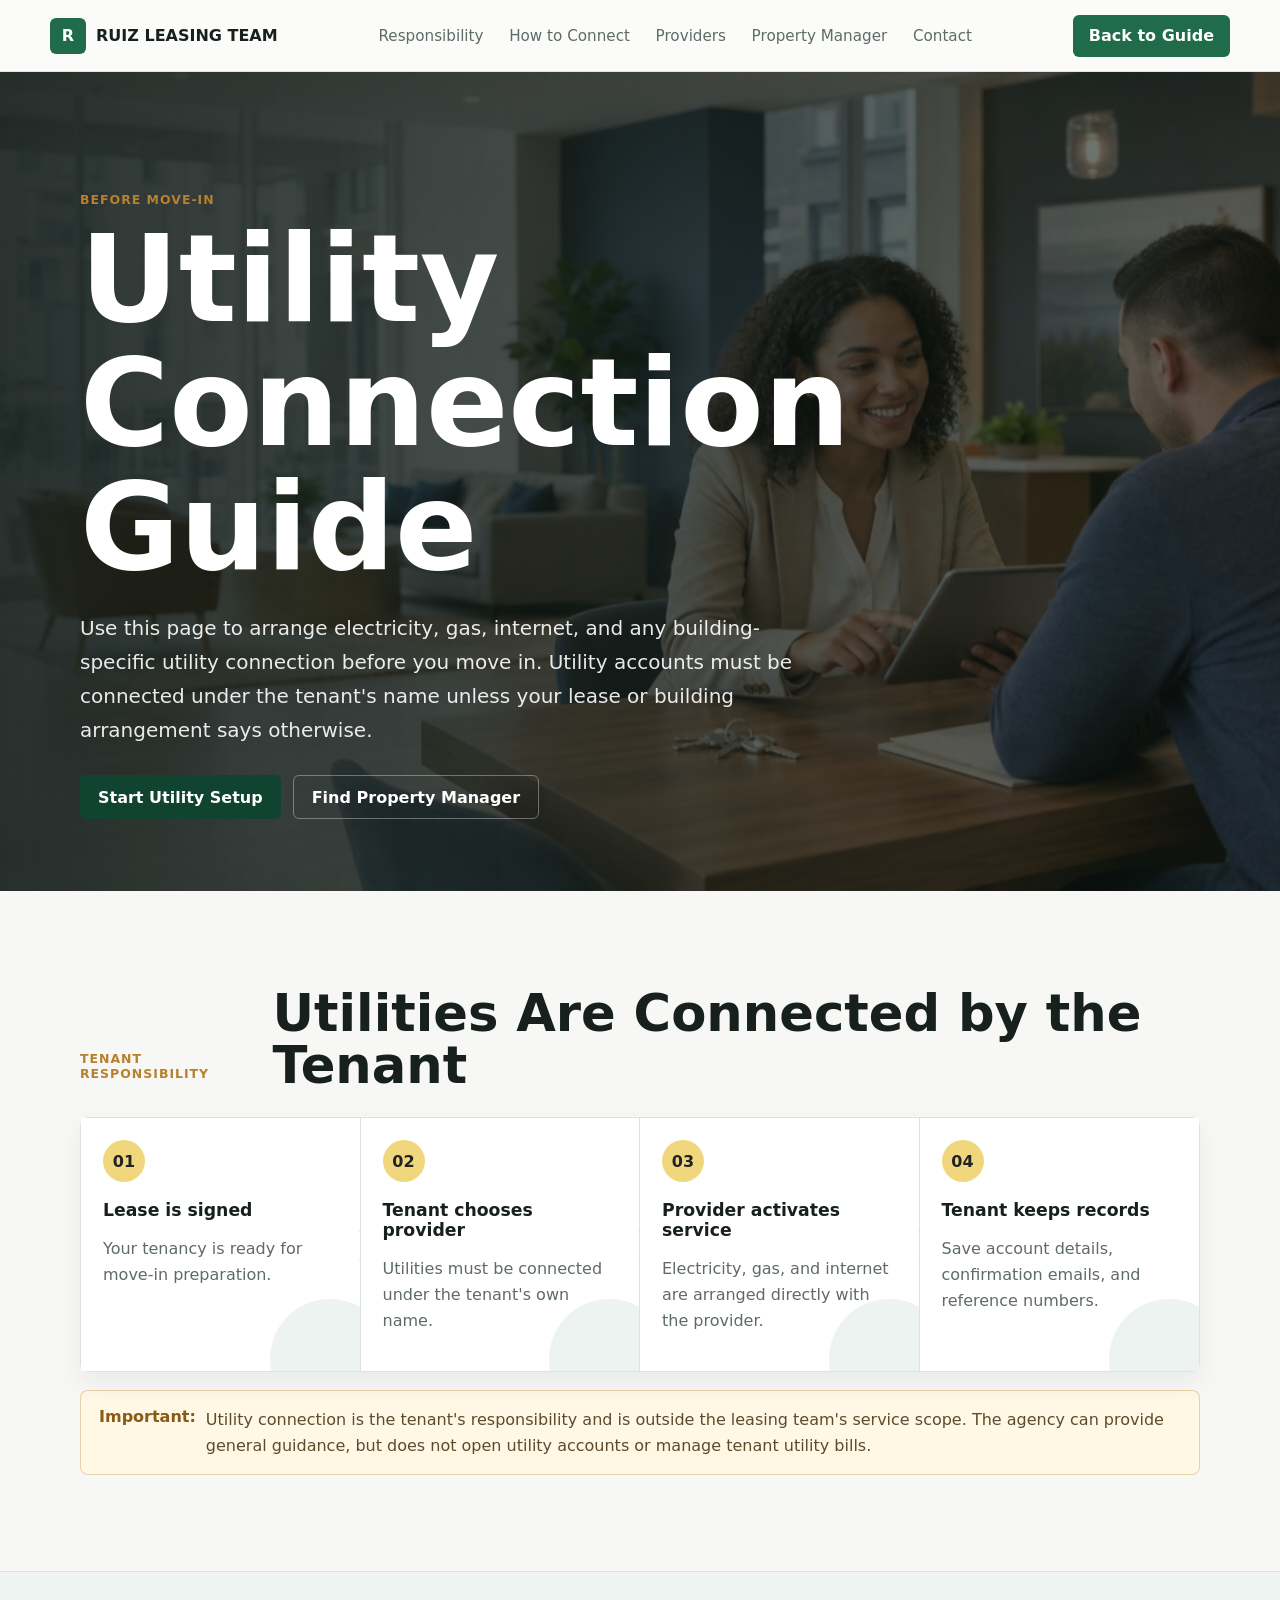
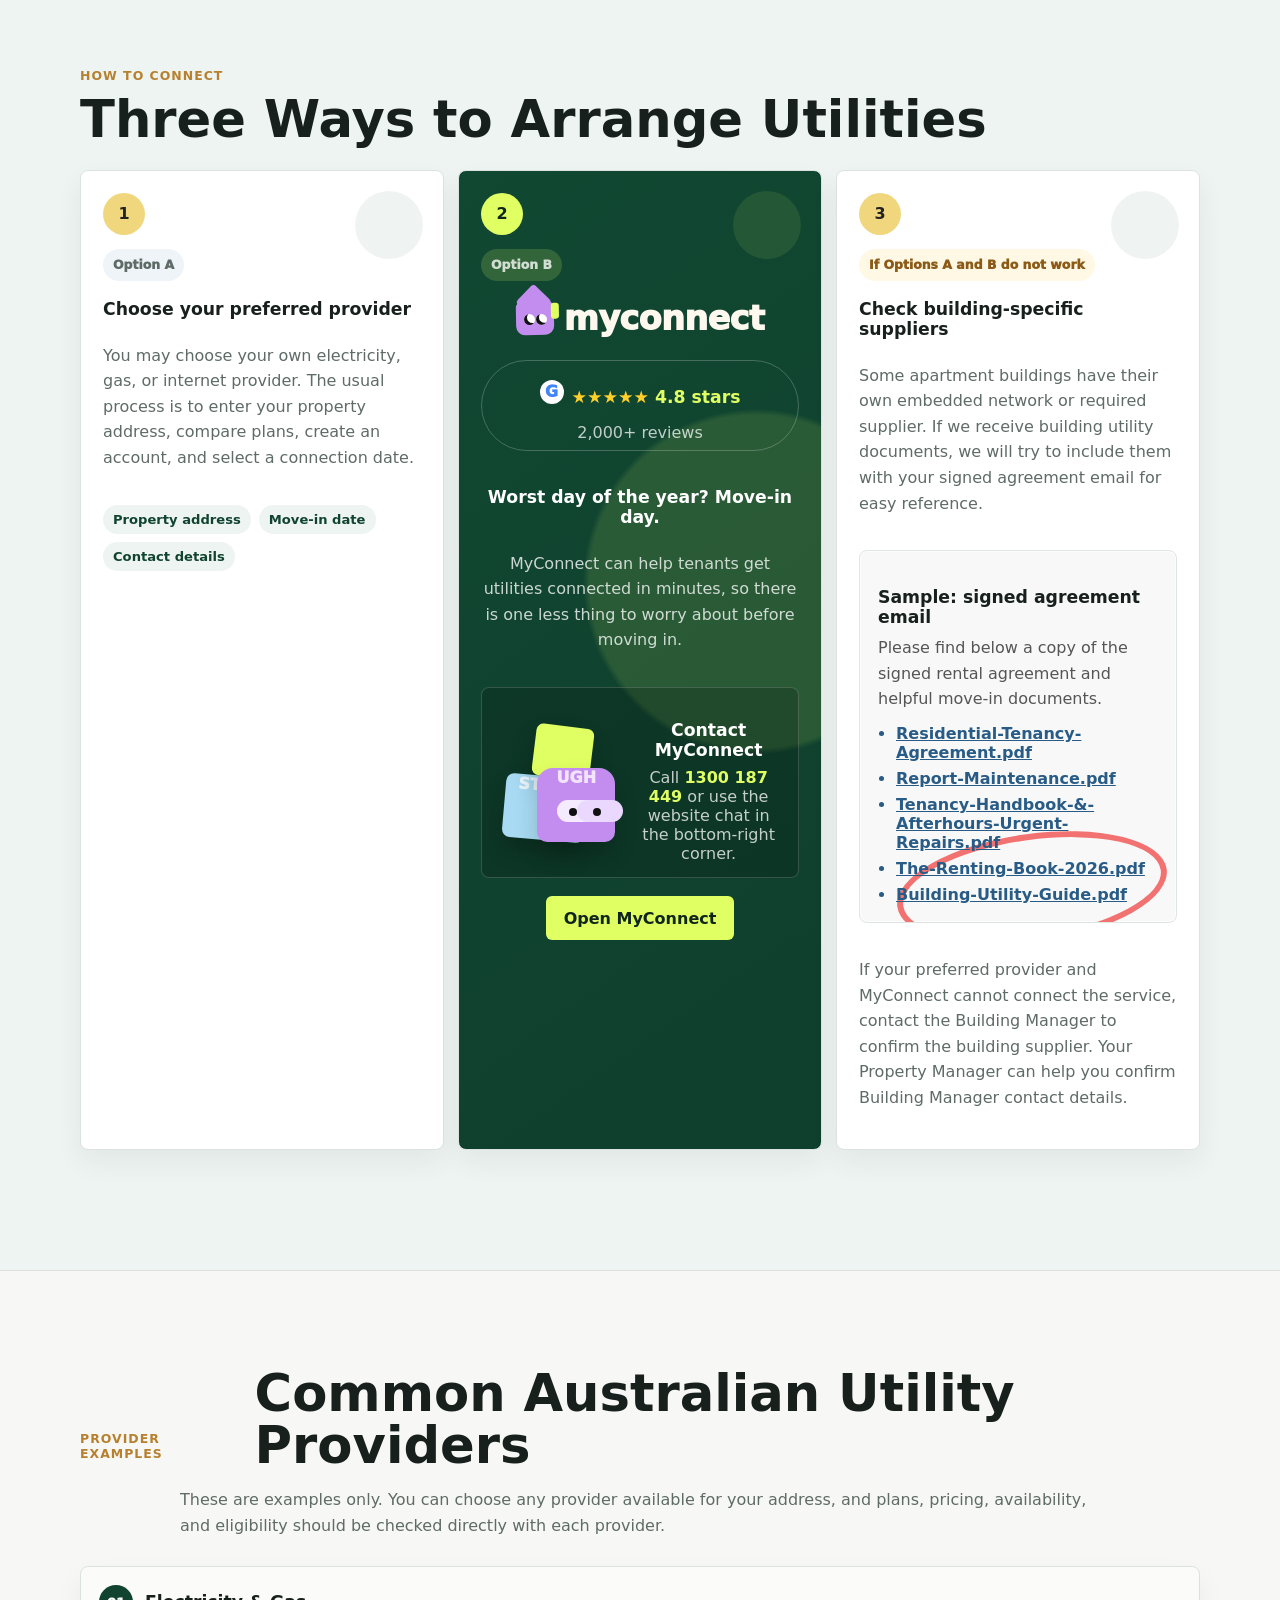
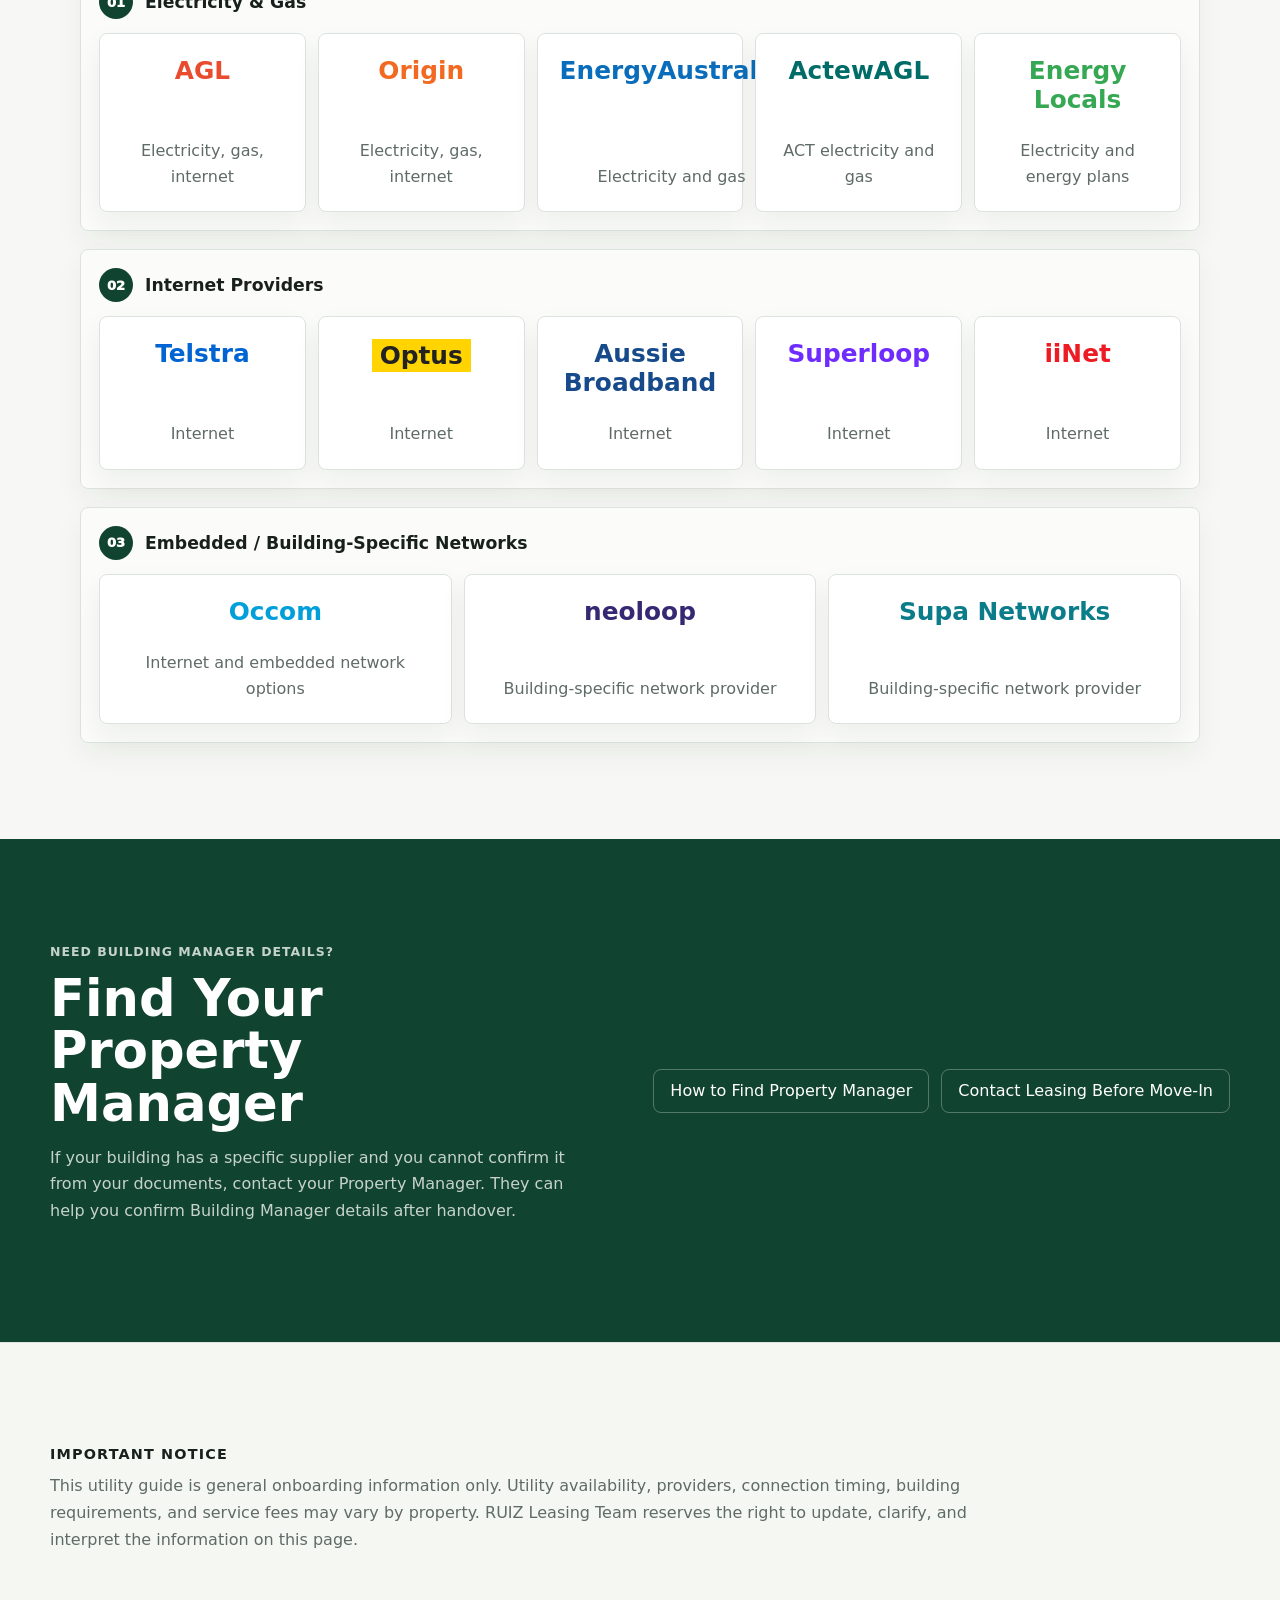
==== commit 72bff040: "Update FAQ filters and neoloop provider" ====
--- a/utility.html
+++ b/utility.html
@@ -5,7 +5,7 @@
     <meta name="viewport" content="width=device-width, initial-scale=1" />
     <title>Utility Connection Guide | RUIZ Leasing Team</title>
     <link rel="icon" href="data:image/svg+xml,%3Csvg xmlns='http://www.w3.org/2000/svg' viewBox='0 0 32 32'%3E%3Crect width='32' height='32' rx='6' fill='%231f6b4a'/%3E%3Ctext x='16' y='22' text-anchor='middle' font-family='Arial' font-size='18' font-weight='700' fill='white'%3ER%3C/text%3E%3C/svg%3E" />
-    <link rel="stylesheet" href="./styles.css?v=20260630-myconnect-green" />
+    <link rel="stylesheet" href="./styles.css?v=20260630-neoloop" />
   </head>
   <body class="utility-page">
     <header class="site-header">
@@ -181,7 +181,7 @@
             </div>
             <div class="provider-grid">
               <a class="provider-card occom" href="https://www.occom.com.au/" target="_blank" rel="noreferrer"><strong>Occom</strong><span>Internet and embedded network options</span></a>
-              <a class="provider-card lyneham" href="https://www.lynehamnetworks.com.au/" target="_blank" rel="noreferrer"><strong>Lyneham Networks</strong><span>Building-specific network provider</span></a>
+              <a class="provider-card neoloop" href="https://www.neoloop.com.au/rsps" target="_blank" rel="noreferrer"><strong>neoloop</strong><span>Building-specific network provider</span></a>
               <a class="provider-card supa" href="https://supanetworks.au/" target="_blank" rel="noreferrer"><strong>Supa Networks</strong><span>Building-specific network provider</span></a>
             </div>
           </article>
--- a/styles.css
+++ b/styles.css
@@ -2906,8 +2906,8 @@
   color: #009fda;
 }
 
-.provider-card.lyneham strong {
-  color: #0c6750;
+.provider-card.neoloop strong {
+  color: #362873;
 }
 
 .provider-card.energy-locals strong {
